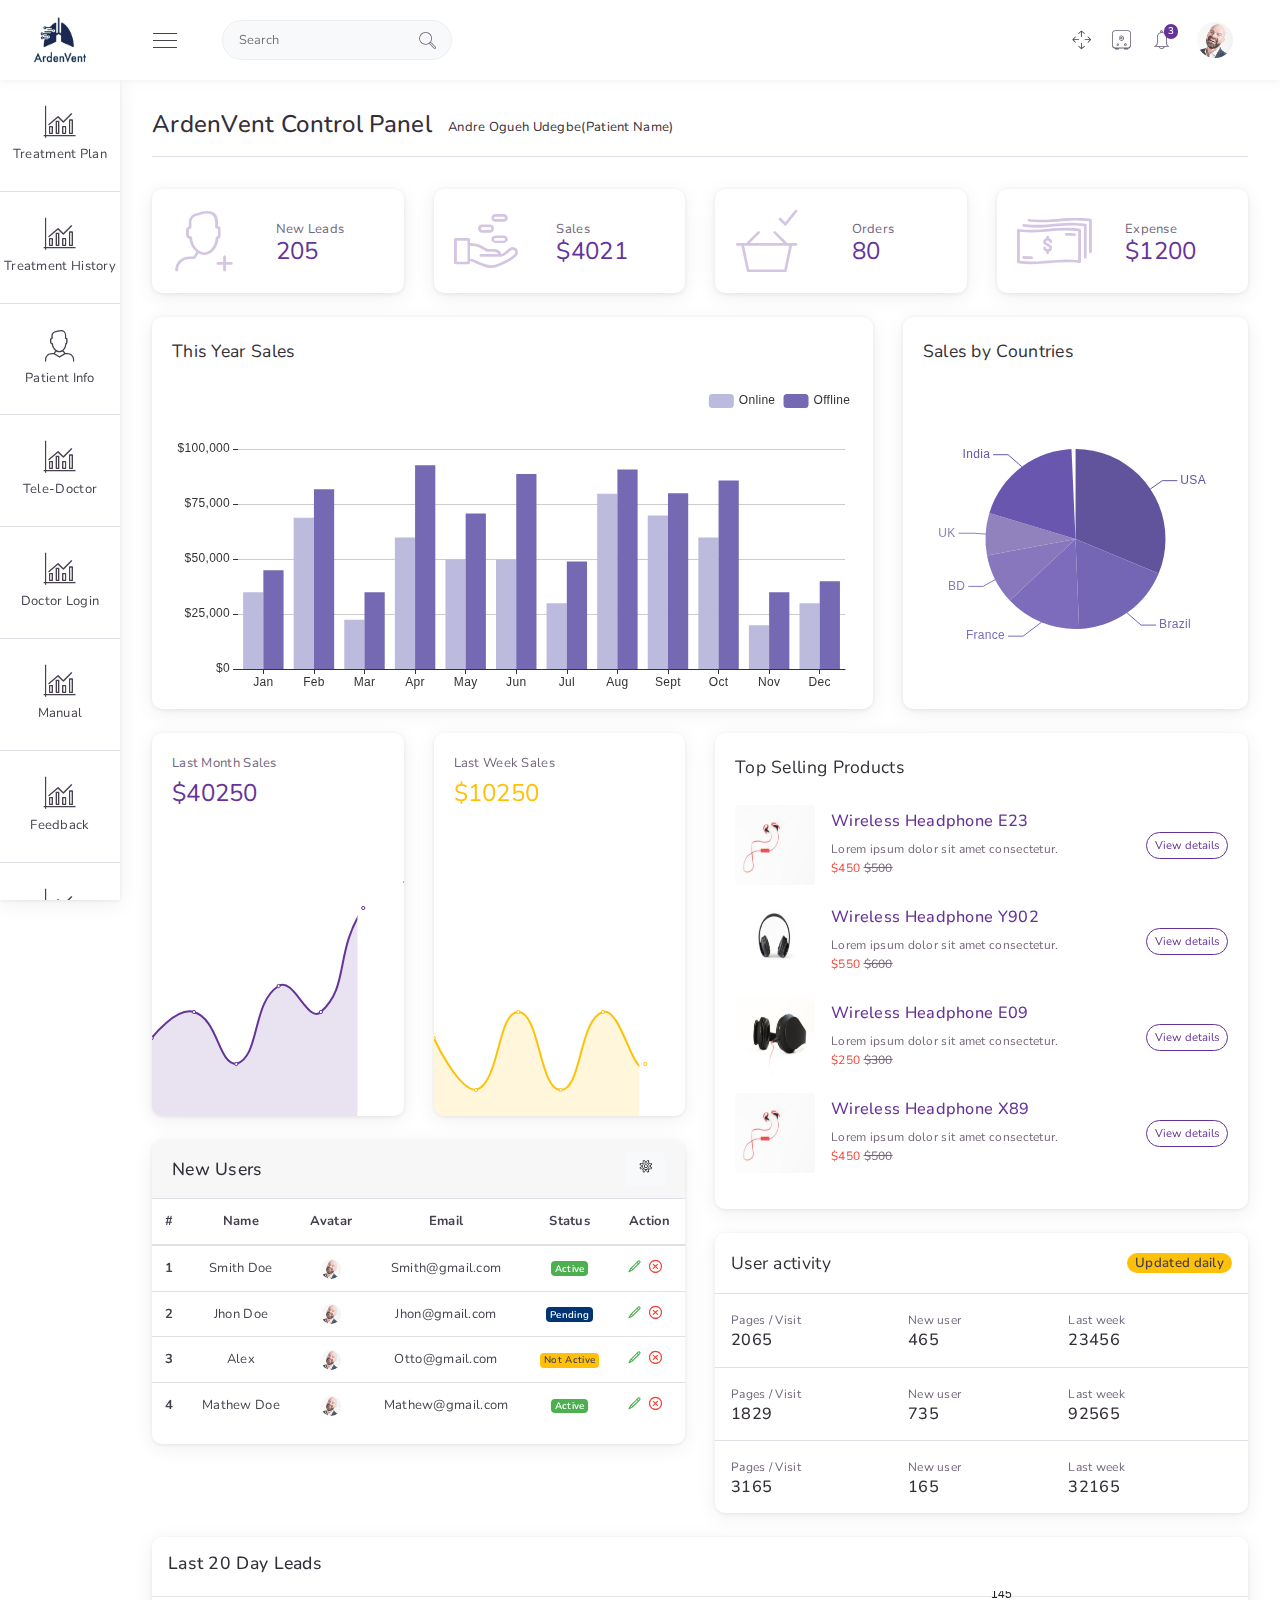
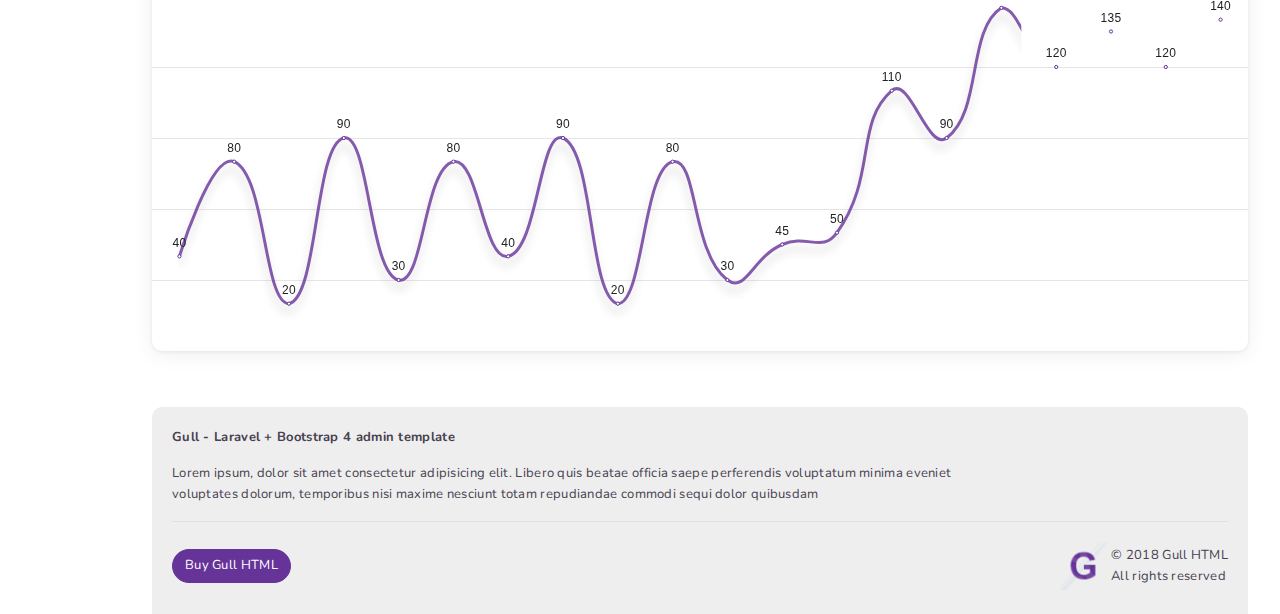
==== html/html/layout1/dashboard1.html @ c7d98cde "Editing the dashboard layout" ====
<!DOCTYPE html>
<html lang="en" dir="">

<head>
    <meta charset="UTF-8" />
    <meta name="viewport" content="width=device-width,initial-scale=1" />
    <meta http-equiv="X-UA-Compatible" content="ie=edge" />
    <title>Ardenvent Control Panel</title>
    <link href="https://fonts.googleapis.com/css?family=Nunito:300,400,400i,600,700,800,900" rel="stylesheet" />
    <link href="../../dist-assets/css/themes/lite-purple.min.css" rel="stylesheet" />
    <link href="../../dist-assets/css/plugins/perfect-scrollbar.min.css" rel="stylesheet" />
</head>

<body class="text-left">
    <div class="app-admin-wrap layout-sidebar-large">
        <div class="main-header">
            <div class="logo">
                <img src="../../dist-assets/images/arden_logo.png" alt="">
            </div>
            <div class="menu-toggle">
                <div></div>
                <div></div>
                <div></div>
            </div>
            <div class="d-flex align-items-center">
                <!-- Mega menu -->
                <!--REMOVED THE MEGA MENU HERE-->
                <!-- / Mega menu -->
                <div class="search-bar">
                    <input type="text" placeholder="Search">
                    <i class="search-icon text-muted i-Magnifi-Glass1"></i>
                </div>
            </div>
            <div style="margin: auto"></div>
            <div class="header-part-right">
                <!-- Full screen toggle -->
                <i class="i-Full-Screen header-icon d-none d-sm-inline-block" data-fullscreen></i>
                <!-- Grid menu Dropdown -->
                <div class="dropdown">
                    <i class="i-Safe-Box text-muted header-icon" role="button" id="dropdownMenuButton" data-toggle="dropdown" aria-haspopup="true" aria-expanded="false"></i>
                    <div class="dropdown-menu" aria-labelledby="dropdownMenuButton">
                        <div class="menu-icon-grid">
                            <a href="#"><i class="i-Shop-4"></i> Home</a>
                            <a href="#"><i class="i-Library"></i> UI Kits</a>
                            <a href="#"><i class="i-Drop"></i> Apps</a>
                            <a href="#"><i class="i-File-Clipboard-File--Text"></i> Forms</a>
                            <a href="#"><i class="i-Checked-User"></i> Sessions</a>
                            <a href="#"><i class="i-Ambulance"></i> Support</a>
                        </div>
                    </div>
                </div>
                <!-- Notificaiton -->
                <div class="dropdown">
                    <div class="badge-top-container" role="button" id="dropdownNotification" data-toggle="dropdown" aria-haspopup="true" aria-expanded="false">
                        <span class="badge badge-primary">3</span>
                        <i class="i-Bell text-muted header-icon"></i>
                    </div>
                    <!-- Notification dropdown -->
                    <div class="dropdown-menu dropdown-menu-right notification-dropdown rtl-ps-none" aria-labelledby="dropdownNotification" data-perfect-scrollbar data-suppress-scroll-x="true">
                        <div class="dropdown-item d-flex">
                            <div class="notification-icon">
                                <i class="i-Speach-Bubble-6 text-primary mr-1"></i>
                            </div>
                            <div class="notification-details flex-grow-1">
                                <p class="m-0 d-flex align-items-center">
                                    <span>New message</span>
                                    <span class="badge badge-pill badge-primary ml-1 mr-1">new</span>
                                    <span class="flex-grow-1"></span>
                                    <span class="text-small text-muted ml-auto">10 sec ago</span>
                                </p>
                                <p class="text-small text-muted m-0">James: Hey! are you busy?</p>
                            </div>
                        </div>
                        <div class="dropdown-item d-flex">
                            <div class="notification-icon">
                                <i class="i-Receipt-3 text-success mr-1"></i>
                            </div>
                            <div class="notification-details flex-grow-1">
                                <p class="m-0 d-flex align-items-center">
                                    <span>New order received</span>
                                    <span class="badge badge-pill badge-success ml-1 mr-1">new</span>
                                    <span class="flex-grow-1"></span>
                                    <span class="text-small text-muted ml-auto">2 hours ago</span>
                                </p>
                                <p class="text-small text-muted m-0">1 Headphone, 3 iPhone x</p>
                            </div>
                        </div>
                        <div class="dropdown-item d-flex">
                            <div class="notification-icon">
                                <i class="i-Empty-Box text-danger mr-1"></i>
                            </div>
                            <div class="notification-details flex-grow-1">
                                <p class="m-0 d-flex align-items-center">
                                    <span>Product out of stock</span>
                                    <span class="badge badge-pill badge-danger ml-1 mr-1">3</span>
                                    <span class="flex-grow-1"></span>
                                    <span class="text-small text-muted ml-auto">10 hours ago</span>
                                </p>
                                <p class="text-small text-muted m-0">Headphone E67, R98, XL90, Q77</p>
                            </div>
                        </div>
                        <div class="dropdown-item d-flex">
                            <div class="notification-icon">
                                <i class="i-Data-Power text-success mr-1"></i>
                            </div>
                            <div class="notification-details flex-grow-1">
                                <p class="m-0 d-flex align-items-center">
                                    <span>Server Up!</span>
                                    <span class="badge badge-pill badge-success ml-1 mr-1">3</span>
                                    <span class="flex-grow-1"></span>
                                    <span class="text-small text-muted ml-auto">14 hours ago</span>
                                </p>
                                <p class="text-small text-muted m-0">Server rebooted successfully</p>
                            </div>
                        </div>
                    </div>
                </div>
                <!-- Notificaiton End -->
                <!-- User avatar dropdown -->
                <div class="dropdown">
                    <div class="user col align-self-end">
                        <img src="../../dist-assets/images/faces/1.jpg" id="userDropdown" alt="" data-toggle="dropdown" aria-haspopup="true" aria-expanded="false">
                        <div class="dropdown-menu dropdown-menu-right" aria-labelledby="userDropdown">
                            <div class="dropdown-header">
                                <i class="i-Lock-User mr-1"></i> Timothy Carlson
                            </div>
                            <a class="dropdown-item">Account settings</a>
                            <a class="dropdown-item">Billing history</a>
                            <a class="dropdown-item" href="signin.html">Sign out</a>
                        </div>
                    </div>
                </div>
            </div>
        </div>
        <div class="side-content-wrap">
            <div class="sidebar-left open rtl-ps-none" data-perfect-scrollbar="" data-suppress-scroll-x="true">
                <ul class="navigation-left">
                    <li class="nav-item" ><a class="nav-item-hold" href="#"><i class="nav-icon i-Bar-Chart"></i><span class="nav-text">Treatment Plan</span></a>
                        <div class="triangle"></div>
                    </li>
                    <li class="nav-item"><a class="nav-item-hold" href="#"><i class="nav-icon i-Bar-Chart"></i><span class="nav-text">Treatment History</span></a>
                        <div class="triangle"></div>
                    </li>
                    <li class="nav-item" "><a class="nav-item-hold" href="#"><i class="nav-icon i-Administrator"></i><span class="nav-text">Patient Info</span></a>
                        <div class="triangle"></div>
                    </li>
                    <li class="nav-item" ><a class="nav-item-hold" href="#"><i class="nav-icon i-Bar-Chart"></i><span class="nav-text">Tele-Doctor</span></a>
                        <div class="triangle"></div>
                    </li>
                    <li class="nav-item" ><a class="nav-item-hold" href="#"><i class="nav-icon i-Bar-Chart"></i><span class="nav-text">Doctor Login</span></a>
                        <div class="triangle"></div>
                    </li>
                    <li class="nav-item" ><a class="nav-item-hold" href="#"><i class="nav-icon i-Bar-Chart"></i><span class="nav-text">Manual</span></a>
                        <div class="triangle"></div>
                    </li>
                    <li class="nav-item" ><a class="nav-item-hold" href="#"><i class="nav-icon i-Bar-Chart"></i><span class="nav-text">Feedback</span></a>
                        <div class="triangle"></div>
                    </li>
                    <li class="nav-item" ><a class="nav-item-hold" href="#"><i class="nav-icon i-Bar-Chart"></i><span class="nav-text">Settings</span></a>
                        <div class="triangle"></div>
                    </li>
                    <li class="nav-item" data-item="dashboard"><a class="nav-item-hold" href="#"><i class="nav-icon i-Bar-Chart"></i><span class="nav-text">Dashboard</span></a>
                        <div class="triangle"></div>
                    </li>
                    <li class="nav-item" data-item="uikits"><a class="nav-item-hold" href="#"><i class="nav-icon i-Library"></i><span class="nav-text">UI kits</span></a>
                        <div class="triangle"></div>
                    </li>
                    <li class="nav-item" data-item="extrakits"><a class="nav-item-hold" href="#"><i class="nav-icon i-Suitcase"></i><span class="nav-text">Extra kits</span></a>
                        <div class="triangle"></div>
                    </li>
                    <li class="nav-item" data-item="apps"><a class="nav-item-hold" href="#"><i class="nav-icon i-Computer-Secure"></i><span class="nav-text">Apps</span></a>
                        <div class="triangle"></div>
                    </li>
                    <li class="nav-item" data-item="widgets"><a class="nav-item-hold" href="#"><i class="nav-icon i-Computer-Secure"></i><span class="nav-text">Widgets</span></a>
                        <div class="triangle"></div>
                    </li>
                    <li class="nav-item" data-item="charts"><a class="nav-item-hold" href="#"><i class="nav-icon i-File-Clipboard-File--Text"></i><span class="nav-text">Charts</span></a>
                        <div class="triangle"></div>
                    </li>
                    <li class="nav-item" data-item="forms"><a class="nav-item-hold" href="#"><i class="nav-icon i-File-Clipboard-File--Text"></i><span class="nav-text">Forms</span></a>
                        <div class="triangle"></div>
                    </li>
                    <li class="nav-item"><a class="nav-item-hold" href="datatables.html"><i class="nav-icon i-File-Horizontal-Text"></i><span class="nav-text">Datatables</span></a>
                        <div class="triangle"></div>
                    </li>
                    <li class="nav-item" data-item="sessions"><a class="nav-item-hold" href="#"><i class="nav-icon i-Administrator"></i><span class="nav-text">Sessions</span></a>
                        <div class="triangle"></div>
                    </li>
                    <li class="nav-item active" data-item="others"><a class="nav-item-hold" href="#"><i class="nav-icon i-Double-Tap"></i><span class="nav-text">Others</span></a>
                        <div class="triangle"></div>
                    </li>
                    <li class="nav-item"><a class="nav-item-hold" href="http://demos.ui-lib.com/gull-html-doc/" target="_blank"><i class="nav-icon i-Safe-Box1"></i><span class="nav-text">Doc</span></a>
                        <div class="triangle"></div>
                    </li>
                </ul>
            </div>
            <div class="sidebar-left-secondary rtl-ps-none" data-perfect-scrollbar="" data-suppress-scroll-x="true">
                <!-- Submenu Dashboards-->
                <ul class="childNav" data-parent="dashboard">
                    <li class="nav-item"><a href="dashboard1.html"><i class="nav-icon i-Clock-3"></i><span class="item-name">Version 1</span></a></li>
                    <li class="nav-item"><a href="dashboard2.html"><i class="nav-icon i-Clock-4"></i><span class="item-name">Version 2</span></a></li>
                    <li class="nav-item"><a href="dashboard3.html"><i class="nav-icon i-Over-Time"></i><span class="item-name">Version 3</span></a></li>
                    <li class="nav-item"><a href="dashboard4.html"><i class="nav-icon i-Clock"></i><span class="item-name">Version 4</span></a></li>
                </ul>
                <ul class="childNav" data-parent="forms">
                    <li class="nav-item"><a href="form.basic.html"><i class="nav-icon i-File-Clipboard-Text--Image"></i><span class="item-name">Basic Elements</span></a></li>
                    <li class="nav-item"><a href="form.layouts.html"><i class="nav-icon i-Split-Vertical"></i><span class="item-name">Form Layouts</span></a></li>
                    <li class="nav-item"><a href="form.input.group.html"><i class="nav-icon i-Receipt-4"></i><span class="item-name">Input Groups</span></a></li>
                    <li class="nav-item"><a href="form.validation.html"><i class="nav-icon i-Close-Window"></i><span class="item-name">Form Validation</span></a></li>
                    <li class="nav-item"><a href="smart.wizard.html"><i class="nav-icon i-Width-Window"></i><span class="item-name">Smart Wizard</span></a></li>
                    <li class="nav-item"><a href="tag.input.html"><i class="nav-icon i-Tag-2"></i><span class="item-name">Tag Input</span></a></li>
                    <li class="nav-item"><a href="editor.html"><i class="nav-icon i-Pen-2"></i><span class="item-name">Rich Editor</span></a></li>
                </ul>
                <ul class="childNav" data-parent="apps">
                    <li class="nav-item"><a href="invoice.html"><i class="nav-icon i-Add-File"></i><span class="item-name">Invoice</span></a></li>
                    <li class="nav-item"><a href="inbox.html"><i class="nav-icon i-Email"></i><span class="item-name">Inbox</span></a></li>
                    <li class="nav-item"><a href="chat.html"><i class="nav-icon i-Speach-Bubble-3"></i><span class="item-name">Chat</span></a></li>
                </ul>
                <ul class="childNav" data-parent="widgets">
                    <li class="nav-item"><a href="widget-card.html"><i class="nav-icon i-Receipt-4"></i><span class="item-name">widget card</span></a></li>
                    <li class="nav-item"><a href="widget-statistics.html"><i class="nav-icon i-Receipt-4"></i><span class="item-name">widget statistics</span></a></li>
                    <li class="nav-item"><a href="widget-list.html"><i class="nav-icon i-Receipt-4"></i><span class="item-name">Widget List <span class="ml-2 badge badge-pill badge-danger">New</span></span></a></li>
                    <li class="nav-item"><a href="widget-app.html"><i class="nav-icon i-Receipt-4"></i><span class="item-name">Widget App <span class="ml-2 badge badge-pill badge-danger"> New</span></span></a></li>
                    <li class="nav-item"><a href="weather-card.html"><i class="nav-icon i-Receipt-4"></i><span class="item-name">Weather App <span class="ml-2 badge badge-pill badge-danger"> New</span></span></a></li>
                </ul>
                <!-- chartjs-->
                <ul class="childNav" data-parent="charts">
                    <li class="nav-item"><a href="charts.echarts.html"><i class="nav-icon i-File-Clipboard-Text--Image"></i><span class="item-name">echarts</span></a></li>
                    <li class="nav-item"><a href="charts.chartsjs.html"><i class="nav-icon i-File-Clipboard-Text--Image"></i><span class="item-name">ChartJs</span></a></li>
                    <li class="nav-item dropdown-sidemenu"><a href=""><i class="nav-icon i-File-Clipboard-Text--Image"></i><span class="item-name">Apex Charts</span><i class="dd-arrow i-Arrow-Down"></i></a>
                        <ul class="submenu">
                            <li><a href="charts.apexAreaCharts.html">Area Charts</a></li>
                            <li><a href="charts.apexBarCharts.html">Bar Charts</a></li>
                            <li><a href="charts.apexBubbleCharts.html">Bubble Charts</a></li>
                            <li><a href="charts.apexColumnCharts.html">Column Charts</a></li>
                            <li><a href="charts.apexCandleStickCharts.html">CandleStick Charts</a></li>
                            <li><a href="charts.apexLineCharts.html">Line Charts</a></li>
                            <li><a href="charts.apexMixCharts.html">Mix Charts</a></li>
                            <li><a href="charts.apexPieDonutCharts.html">PieDonut Charts</a></li>
                            <li><a href="charts.apexRadarCharts.html">Radar Charts</a></li>
                            <li><a href="charts.apexRadialBarCharts.html">RadialBar Charts</a></li>
                            <li><a href="charts.apexScatterCharts.html">Scatter Charts</a></li>
                            <li><a href="charts.apexSparklineCharts.html">Sparkline Charts</a></li>
                        </ul>
                    </li>
                </ul>
                <ul class="childNav" data-parent="extrakits">
                    <li class="nav-item"><a href="image.cropper.html"><i class="nav-icon i-Crop-2"></i><span class="item-name">Image Cropper</span></a></li>
                    <li class="nav-item"><a href="loaders.html"><i class="nav-icon i-Loading-3"></i><span class="item-name">Loaders</span></a></li>
                    <li class="nav-item"><a href="ladda.button.html"><i class="nav-icon i-Loading-2"></i><span class="item-name">Ladda Buttons</span></a></li>
                    <li class="nav-item"><a href="toastr.html"><i class="nav-icon i-Bell"></i><span class="item-name">Toastr</span></a></li>
                    <li class="nav-item"><a href="sweet.alerts.html"><i class="nav-icon i-Approved-Window"></i><span class="item-name">Sweet Alerts</span></a></li>
                    <li class="nav-item"><a href="tour.html"><i class="nav-icon i-Plane"></i><span class="item-name">User Tour</span></a></li>
                    <li class="nav-item"><a href="upload.html"><i class="nav-icon i-Data-Upload"></i><span class="item-name">Upload</span></a></li>
                </ul>
                <ul class="childNav" data-parent="uikits">
                    <li class="nav-item"><a href="alerts.html"><i class="nav-icon i-Bell1"></i><span class="item-name">Alerts</span></a></li>
                    <li class="nav-item"><a href="accordion.html"><i class="nav-icon i-Split-Horizontal-2-Window"></i><span class="item-name">Accordion</span></a></li>
                    <li class="nav-item"><a href="badges.html"><i class="nav-icon i-Medal-2"></i><span class="item-name">Badges</span></a></li>
                    <li class="nav-item"><a href="buttons.html"><i class="nav-icon i-Cursor-Click"></i><span class="item-name">Buttons</span></a></li>
                    <li class="nav-item"><a href="cards.html"><i class="nav-icon i-Line-Chart-2"></i><span class="item-name">Cards</span></a></li>
                    <li class="nav-item"><a href="card.metrics.html"><i class="nav-icon i-ID-Card"></i><span class="item-name">Card Metrics</span></a></li>
                    <li class="nav-item"><a href="carousel.html"><i class="nav-icon i-Video-Photographer"></i><span class="item-name">Carousels</span></a></li>
                    <li class="nav-item"><a href="lists.html"><i class="nav-icon i-Belt-3"></i><span class="item-name">Lists</span></a></li>
                    <li class="nav-item"><a href="pagination.html"><i class="nav-icon i-Arrow-Next"></i><span class="item-name">Paginations</span></a></li>
                    <li class="nav-item"><a href="popover.html"><i class="nav-icon i-Speach-Bubble-2"></i><span class="item-name">Popover</span></a></li>
                    <li class="nav-item"><a href="progressbar.html"><i class="nav-icon i-Loading"></i><span class="item-name">Progressbar</span></a></li>
                    <li class="nav-item"><a href="tables.html"><i class="nav-icon i-File-Horizontal-Text"></i><span class="item-name">Tables</span></a></li>
                    <li class="nav-item"><a href="tabs.html"><i class="nav-icon i-New-Tab"></i><span class="item-name">Tabs</span></a></li>
                    <li class="nav-item"><a href="tooltip.html"><i class="nav-icon i-Speach-Bubble-8"></i><span class="item-name">Tooltip</span></a></li>
                    <li class="nav-item"><a href="modals.html"><i class="nav-icon i-Duplicate-Window"></i><span class="item-name">Modals</span></a></li>
                    <li class="nav-item"><a href="nouislider.html"><i class="nav-icon i-Width-Window"></i><span class="item-name">Sliders</span></a></li>
                </ul>
                <ul class="childNav" data-parent="sessions">
                    <li class="nav-item"><a href="../sessions/signin.html"><i class="nav-icon i-Checked-User"></i><span class="item-name">Sign in</span></a></li>
                    <li class="nav-item"><a href="../sessions/signup.html"><i class="nav-icon i-Add-User"></i><span class="item-name">Sign up</span></a></li>
                    <li class="nav-item"><a href="../sessions/forgot.html"><i class="nav-icon i-Find-User"></i><span class="item-name">Forgot</span></a></li>
                </ul>
                <ul class="childNav" data-parent="others">
                    <li class="nav-item"><a href="../sessions/not-found.html"><i class="nav-icon i-Error-404-Window"></i><span class="item-name">Not Found</span></a></li>
                    <li class="nav-item"><a href="user.profile.html"><i class="nav-icon i-Male"></i><span class="item-name">User Profile</span></a></li>
                    <li class="nav-item"><a class="open" href="blank.html"><i class="nav-icon i-File-Horizontal"></i><span class="item-name">Blank Page</span></a></li>
                </ul>
            </div>
            <div class="sidebar-overlay"></div>
        </div>
        <!-- =============== Left side End ================-->
        <div class="main-content-wrap sidenav-open d-flex flex-column">
            <!-- ============ Body content start ============= -->
            <div class="main-content">
                <div class="breadcrumb">
                    <h1 class="mr-2">ArdenVent Control Panel</h1>
                    <ul>
                        <li><a href="">Andre Ogueh Udegbe(Patient Name)</a></li>
                    </ul>
                </div>
                <div class="separator-breadcrumb border-top"></div>
                <div class="row">
                    <!-- ICON BG-->
                    <div class="col-lg-3 col-md-6 col-sm-6">
                        <div class="card card-icon-bg card-icon-bg-primary o-hidden mb-4">
                            <div class="card-body text-center"><i class="i-Add-User"></i>
                                <div class="content">
                                    <p class="text-muted mt-2 mb-0">New Leads</p>
                                    <p class="text-primary text-24 line-height-1 mb-2">205</p>
                                </div>
                            </div>
                        </div>
                    </div>
                    <div class="col-lg-3 col-md-6 col-sm-6">
                        <div class="card card-icon-bg card-icon-bg-primary o-hidden mb-4">
                            <div class="card-body text-center"><i class="i-Financial"></i>
                                <div class="content">
                                    <p class="text-muted mt-2 mb-0">Sales</p>
                                    <p class="text-primary text-24 line-height-1 mb-2">$4021</p>
                                </div>
                            </div>
                        </div>
                    </div>
                    <div class="col-lg-3 col-md-6 col-sm-6">
                        <div class="card card-icon-bg card-icon-bg-primary o-hidden mb-4">
                            <div class="card-body text-center"><i class="i-Checkout-Basket"></i>
                                <div class="content">
                                    <p class="text-muted mt-2 mb-0">Orders</p>
                                    <p class="text-primary text-24 line-height-1 mb-2">80</p>
                                </div>
                            </div>
                        </div>
                    </div>
                    <div class="col-lg-3 col-md-6 col-sm-6">
                        <div class="card card-icon-bg card-icon-bg-primary o-hidden mb-4">
                            <div class="card-body text-center"><i class="i-Money-2"></i>
                                <div class="content">
                                    <p class="text-muted mt-2 mb-0">Expense</p>
                                    <p class="text-primary text-24 line-height-1 mb-2">$1200</p>
                                </div>
                            </div>
                        </div>
                    </div>
                </div>
                <div class="row">
                    <div class="col-lg-8 col-md-12">
                        <div class="card mb-4">
                            <div class="card-body">
                                <div class="card-title">This Year Sales</div>
                                <div id="echartBar" style="height: 300px;"></div>
                            </div>
                        </div>
                    </div>
                    <div class="col-lg-4 col-sm-12">
                        <div class="card mb-4">
                            <div class="card-body">
                                <div class="card-title">Sales by Countries</div>
                                <div id="echartPie" style="height: 300px;"></div>
                            </div>
                        </div>
                    </div>
                </div>
                <div class="row">
                    <div class="col-lg-6 col-md-12">
                        <div class="row">
                            <div class="col-lg-6 col-md-12">
                                <div class="card card-chart-bottom o-hidden mb-4">
                                    <div class="card-body">
                                        <div class="text-muted">Last Month Sales</div>
                                        <p class="mb-4 text-primary text-24">$40250</p>
                                    </div>
                                    <div id="echart1" style="height: 260px;"></div>
                                </div>
                            </div>
                            <div class="col-lg-6 col-md-12">
                                <div class="card card-chart-bottom o-hidden mb-4">
                                    <div class="card-body">
                                        <div class="text-muted">Last Week Sales</div>
                                        <p class="mb-4 text-warning text-24">$10250</p>
                                    </div>
                                    <div id="echart2" style="height: 260px;"></div>
                                </div>
                            </div>
                        </div>
                        <div class="row">
                            <div class="col-md-12">
                                <div class="card o-hidden mb-4">
                                    <div class="card-header d-flex align-items-center border-0">
                                        <h3 class="w-50 float-left card-title m-0">New Users</h3>
                                        <div class="dropdown dropleft text-right w-50 float-right">
                                            <button class="btn bg-gray-100" id="dropdownMenuButton1" type="button" data-toggle="dropdown" aria-haspopup="true" aria-expanded="false"><i class="nav-icon i-Gear-2"></i></button>
                                            <div class="dropdown-menu" aria-labelledby="dropdownMenuButton1"><a class="dropdown-item" href="#">Add new user</a><a class="dropdown-item" href="#">View All users</a><a class="dropdown-item" href="#">Something else here</a></div>
                                        </div>
                                    </div>
                                    <div>
                                        <div class="table-responsive">
                                            <table class="table text-center" id="user_table">
                                                <thead>
                                                    <tr>
                                                        <th scope="col">#</th>
                                                        <th scope="col">Name</th>
                                                        <th scope="col">Avatar</th>
                                                        <th scope="col">Email</th>
                                                        <th scope="col">Status</th>
                                                        <th scope="col">Action</th>
                                                    </tr>
                                                </thead>
                                                <tbody>
                                                    <tr>
                                                        <th scope="row">1</th>
                                                        <td>Smith Doe</td>
                                                        <td><img class="rounded-circle m-0 avatar-sm-table" src="../../dist-assets/images/faces/1.jpg" alt="" /></td>
                                                        <td>Smith@gmail.com</td>
                                                        <td><span class="badge badge-success">Active</span></td>
                                                        <td><a class="text-success mr-2" href="#"><i class="nav-icon i-Pen-2 font-weight-bold"></i></a><a class="text-danger mr-2" href="#"><i class="nav-icon i-Close-Window font-weight-bold"></i></a></td>
                                                    </tr>
                                                    <tr>
                                                        <th scope="row">2</th>
                                                        <td>Jhon Doe</td>
                                                        <td><img class="rounded-circle m-0 avatar-sm-table" src="../../dist-assets/images/faces/1.jpg" alt="" /></td>
                                                        <td>Jhon@gmail.com</td>
                                                        <td><span class="badge badge-info">Pending</span></td>
                                                        <td><a class="text-success mr-2" href="#"><i class="nav-icon i-Pen-2 font-weight-bold"></i></a><a class="text-danger mr-2" href="#"><i class="nav-icon i-Close-Window font-weight-bold"></i></a></td>
                                                    </tr>
                                                    <tr>
                                                        <th scope="row">3</th>
                                                        <td>Alex</td>
                                                        <td><img class="rounded-circle m-0 avatar-sm-table" src="../../dist-assets/images/faces/1.jpg" alt="" /></td>
                                                        <td>Otto@gmail.com</td>
                                                        <td><span class="badge badge-warning">Not Active</span></td>
                                                        <td><a class="text-success mr-2" href="#"><i class="nav-icon i-Pen-2 font-weight-bold"></i></a><a class="text-danger mr-2" href="#"><i class="nav-icon i-Close-Window font-weight-bold"></i></a></td>
                                                    </tr>
                                                    <tr>
                                                        <th scope="row">4</th>
                                                        <td>Mathew Doe</td>
                                                        <td><img class="rounded-circle m-0 avatar-sm-table" src="../../dist-assets/images/faces/1.jpg" alt="" /></td>
                                                        <td>Mathew@gmail.com</td>
                                                        <td><span class="badge badge-success">Active</span></td>
                                                        <td><a class="text-success mr-2" href="#"><i class="nav-icon i-Pen-2 font-weight-bold"></i></a><a class="text-danger mr-2" href="#"><i class="nav-icon i-Close-Window font-weight-bold"></i></a></td>
                                                    </tr>
                                                </tbody>
                                            </table>
                                        </div>
                                    </div>
                                </div>
                            </div>
                        </div>
                    </div>
                    <div class="col-lg-6 col-md-12">
                        <div class="card mb-4">
                            <div class="card-body">
                                <div class="card-title">Top Selling Products</div>
                                <div class="d-flex flex-column flex-sm-row align-items-sm-center mb-3"><img class="avatar-lg mb-3 mb-sm-0 rounded mr-sm-3" src="../../dist-assets/images/products/headphone-4.jpg" alt="" />
                                    <div class="flex-grow-1">
                                        <h5><a href="">Wireless Headphone E23</a></h5>
                                        <p class="m-0 text-small text-muted">Lorem ipsum dolor sit amet consectetur.</p>
                                        <p class="text-small text-danger m-0">$450
                                            <del class="text-muted">$500</del>
                                        </p>
                                    </div>
                                    <div>
                                        <button class="btn btn-outline-primary mt-3 mb-3 m-sm-0 btn-rounded btn-sm">
                                            View
                                            details
                                        </button>
                                    </div>
                                </div>
                                <div class="d-flex flex-column flex-sm-row align-items-sm-center mb-3"><img class="avatar-lg mb-3 mb-sm-0 rounded mr-sm-3" src="../../dist-assets/images/products/headphone-2.jpg" alt="" />
                                    <div class="flex-grow-1">
                                        <h5><a href="">Wireless Headphone Y902</a></h5>
                                        <p class="m-0 text-small text-muted">Lorem ipsum dolor sit amet consectetur.</p>
                                        <p class="text-small text-danger m-0">$550
                                            <del class="text-muted">$600</del>
                                        </p>
                                    </div>
                                    <div>
                                        <button class="btn btn-outline-primary mt-3 mb-3 m-sm-0 btn-sm btn-rounded">
                                            View
                                            details
                                        </button>
                                    </div>
                                </div>
                                <div class="d-flex flex-column flex-sm-row align-items-sm-center mb-3"><img class="avatar-lg mb-3 mb-sm-0 rounded mr-sm-3" src="../../dist-assets/images/products/headphone-3.jpg" alt="" />
                                    <div class="flex-grow-1">
                                        <h5><a href="">Wireless Headphone E09</a></h5>
                                        <p class="m-0 text-small text-muted">Lorem ipsum dolor sit amet consectetur.</p>
                                        <p class="text-small text-danger m-0">$250
                                            <del class="text-muted">$300</del>
                                        </p>
                                    </div>
                                    <div>
                                        <button class="btn btn-outline-primary mt-3 mb-3 m-sm-0 btn-sm btn-rounded">
                                            View
                                            details
                                        </button>
                                    </div>
                                </div>
                                <div class="d-flex flex-column flex-sm-row align-items-sm-center mb-3"><img class="avatar-lg mb-3 mb-sm-0 rounded mr-sm-3" src="../../dist-assets/images/products/headphone-4.jpg" alt="" />
                                    <div class="flex-grow-1">
                                        <h5><a href="">Wireless Headphone X89</a></h5>
                                        <p class="m-0 text-small text-muted">Lorem ipsum dolor sit amet consectetur.</p>
                                        <p class="text-small text-danger m-0">$450
                                            <del class="text-muted">$500</del>
                                        </p>
                                    </div>
                                    <div>
                                        <button class="btn btn-outline-primary mt-3 mb-3 m-sm-0 btn-sm btn-rounded">
                                            View
                                            details
                                        </button>
                                    </div>
                                </div>
                            </div>
                        </div>
                        <div class="card mb-4">
                            <div class="card-body p-0">
                                <div class="card-title border-bottom d-flex align-items-center m-0 p-3"><span>User activity</span><span class="flex-grow-1"></span><span class="badge badge-pill badge-warning">Updated daily</span></div>
                                <div class="d-flex border-bottom justify-content-between p-3">
                                    <div class="flex-grow-1"><span class="text-small text-muted">Pages / Visit</span>
                                        <h5 class="m-0">2065</h5>
                                    </div>
                                    <div class="flex-grow-1"><span class="text-small text-muted">New user</span>
                                        <h5 class="m-0">465</h5>
                                    </div>
                                    <div class="flex-grow-1"><span class="text-small text-muted">Last week</span>
                                        <h5 class="m-0">23456</h5>
                                    </div>
                                </div>
                                <div class="d-flex border-bottom justify-content-between p-3">
                                    <div class="flex-grow-1"><span class="text-small text-muted">Pages / Visit</span>
                                        <h5 class="m-0">1829</h5>
                                    </div>
                                    <div class="flex-grow-1"><span class="text-small text-muted">New user</span>
                                        <h5 class="m-0">735</h5>
                                    </div>
                                    <div class="flex-grow-1"><span class="text-small text-muted">Last week</span>
                                        <h5 class="m-0">92565</h5>
                                    </div>
                                </div>
                                <div class="d-flex justify-content-between p-3">
                                    <div class="flex-grow-1"><span class="text-small text-muted">Pages / Visit</span>
                                        <h5 class="m-0">3165</h5>
                                    </div>
                                    <div class="flex-grow-1"><span class="text-small text-muted">New user</span>
                                        <h5 class="m-0">165</h5>
                                    </div>
                                    <div class="flex-grow-1"><span class="text-small text-muted">Last week</span>
                                        <h5 class="m-0">32165</h5>
                                    </div>
                                </div>
                            </div>
                        </div>
                    </div>
                    <div class="col-md-12">
                        <div class="card mb-4">
                            <div class="card-body p-0">
                                <h5 class="card-title m-0 p-3">Last 20 Day Leads</h5>
                                <div id="echart3" style="height: 360px;"></div>
                            </div>
                        </div>
                    </div>
                </div><!-- end of main-content -->
            </div><!-- Footer Start -->
            <div class="flex-grow-1"></div>
            <div class="app-footer">
                <div class="row">
                    <div class="col-md-9">
                        <p><strong>Gull - Laravel + Bootstrap 4 admin template</strong></p>
                        <p>Lorem ipsum, dolor sit amet consectetur adipisicing elit. Libero quis beatae officia saepe perferendis voluptatum minima eveniet voluptates dolorum, temporibus nisi maxime nesciunt totam repudiandae commodi sequi dolor quibusdam
                            <sunt></sunt>
                        </p>
                    </div>
                </div>
                <div class="footer-bottom border-top pt-3 d-flex flex-column flex-sm-row align-items-center">
                    <a class="btn btn-primary text-white btn-rounded" href="https://themeforest.net/item/gull-bootstrap-laravel-admin-dashboard-template/23101970" target="_blank">Buy Gull HTML</a>
                    <span class="flex-grow-1"></span>
                    <div class="d-flex align-items-center">
                        <img class="logo" src="../../dist-assets/images/logo.png" alt="">
                        <div>
                            <p class="m-0">&copy; 2018 Gull HTML</p>
                            <p class="m-0">All rights reserved</p>
                        </div>
                    </div>
                </div>
            </div>
            <!-- fotter end -->
        </div>
    </div><!-- ============ Search UI Start ============= -->
    <div class="search-ui">
        <div class="search-header">
            <img src="../../dist-assets/images/logo.png" alt="" class="logo">
            <button class="search-close btn btn-icon bg-transparent float-right mt-2">
                <i class="i-Close-Window text-22 text-muted"></i>
            </button>
        </div>
        <input type="text" placeholder="Type here" class="search-input" autofocus>
        <div class="search-title">
            <span class="text-muted">Search results</span>
        </div>
        <div class="search-results list-horizontal">
            <div class="list-item col-md-12 p-0">
                <div class="card o-hidden flex-row mb-4 d-flex">
                    <div class="list-thumb d-flex">
                        <!-- TUMBNAIL -->
                        <img src="../../dist-assets/images/products/headphone-1.jpg" alt="">
                    </div>
                    <div class="flex-grow-1 pl-2 d-flex">
                        <div class="card-body align-self-center d-flex flex-column justify-content-between align-items-lg-center flex-lg-row">
                            <!-- OTHER DATA -->
                            <a href="" class="w-40 w-sm-100">
                                <div class="item-title">Headphone 1</div>
                            </a>
                            <p class="m-0 text-muted text-small w-15 w-sm-100">Gadget</p>
                            <p class="m-0 text-muted text-small w-15 w-sm-100">$300
                                <del class="text-secondary">$400</del>
                            </p>
                            <p class="m-0 text-muted text-small w-15 w-sm-100 d-none d-lg-block item-badges">
                                <span class="badge badge-danger">Sale</span>
                            </p>
                        </div>
                    </div>
                </div>
            </div>
            <div class="list-item col-md-12 p-0">
                <div class="card o-hidden flex-row mb-4 d-flex">
                    <div class="list-thumb d-flex">
                        <!-- TUMBNAIL -->
                        <img src="../../dist-assets/images/products/headphone-2.jpg" alt="">
                    </div>
                    <div class="flex-grow-1 pl-2 d-flex">
                        <div class="card-body align-self-center d-flex flex-column justify-content-between align-items-lg-center flex-lg-row">
                            <!-- OTHER DATA -->
                            <a href="" class="w-40 w-sm-100">
                                <div class="item-title">Headphone 1</div>
                            </a>
                            <p class="m-0 text-muted text-small w-15 w-sm-100">Gadget</p>
                            <p class="m-0 text-muted text-small w-15 w-sm-100">$300
                                <del class="text-secondary">$400</del>
                            </p>
                            <p class="m-0 text-muted text-small w-15 w-sm-100 d-none d-lg-block item-badges">
                                <span class="badge badge-primary">New</span>
                            </p>
                        </div>
                    </div>
                </div>
            </div>
            <div class="list-item col-md-12 p-0">
                <div class="card o-hidden flex-row mb-4 d-flex">
                    <div class="list-thumb d-flex">
                        <!-- TUMBNAIL -->
                        <img src="../../dist-assets/images/products/headphone-3.jpg" alt="">
                    </div>
                    <div class="flex-grow-1 pl-2 d-flex">
                        <div class="card-body align-self-center d-flex flex-column justify-content-between align-items-lg-center flex-lg-row">
                            <!-- OTHER DATA -->
                            <a href="" class="w-40 w-sm-100">
                                <div class="item-title">Headphone 1</div>
                            </a>
                            <p class="m-0 text-muted text-small w-15 w-sm-100">Gadget</p>
                            <p class="m-0 text-muted text-small w-15 w-sm-100">$300
                                <del class="text-secondary">$400</del>
                            </p>
                            <p class="m-0 text-muted text-small w-15 w-sm-100 d-none d-lg-block item-badges">
                                <span class="badge badge-primary">New</span>
                            </p>
                        </div>
                    </div>
                </div>
            </div>
            <div class="list-item col-md-12 p-0">
                <div class="card o-hidden flex-row mb-4 d-flex">
                    <div class="list-thumb d-flex">
                        <!-- TUMBNAIL -->
                        <img src="../../dist-assets/images/products/headphone-4.jpg" alt="">
                    </div>
                    <div class="flex-grow-1 pl-2 d-flex">
                        <div class="card-body align-self-center d-flex flex-column justify-content-between align-items-lg-center flex-lg-row">
                            <!-- OTHER DATA -->
                            <a href="" class="w-40 w-sm-100">
                                <div class="item-title">Headphone 1</div>
                            </a>
                            <p class="m-0 text-muted text-small w-15 w-sm-100">Gadget</p>
                            <p class="m-0 text-muted text-small w-15 w-sm-100">$300
                                <del class="text-secondary">$400</del>
                            </p>
                            <p class="m-0 text-muted text-small w-15 w-sm-100 d-none d-lg-block item-badges">
                                <span class="badge badge-primary">New</span>
                            </p>
                        </div>
                    </div>
                </div>
            </div>
        </div>
        <!-- PAGINATION CONTROL -->
        <div class="col-md-12 mt-5 text-center">
            <nav aria-label="Page navigation example">
                <ul class="pagination d-inline-flex">
                    <li class="page-item">
                        <a class="page-link" href="#" aria-label="Previous">
                            <span aria-hidden="true">&laquo;</span>
                            <span class="sr-only">Previous</span>
                        </a>
                    </li>
                    <li class="page-item"><a class="page-link" href="#">1</a></li>
                    <li class="page-item"><a class="page-link" href="#">2</a></li>
                    <li class="page-item"><a class="page-link" href="#">3</a></li>
                    <li class="page-item">
                        <a class="page-link" href="#" aria-label="Next">
                            <span aria-hidden="true">&raquo;</span>
                            <span class="sr-only">Next</span>
                        </a>
                    </li>
                </ul>
            </nav>
        </div>
    </div>
    <!-- ============ Search UI End ============= -->
    <script src="../../dist-assets/js/plugins/jquery-3.3.1.min.js"></script>
    <script src="../../dist-assets/js/plugins/bootstrap.bundle.min.js"></script>
    <script src="../../dist-assets/js/plugins/perfect-scrollbar.min.js"></script>
    <script src="../../dist-assets/js/scripts/script.min.js"></script>
    <script src="../../dist-assets/js/scripts/sidebar.large.script.min.js"></script>
    <script src="../../dist-assets/js/plugins/echarts.min.js"></script>
    <script src="../../dist-assets/js/scripts/echart.options.min.js"></script>
    <script src="../../dist-assets/js/scripts/dashboard.v1.script.min.js"></script>
    <script src="../../dist-assets/js/scripts/customizer.script.min.js"></script>
</body>

</html>
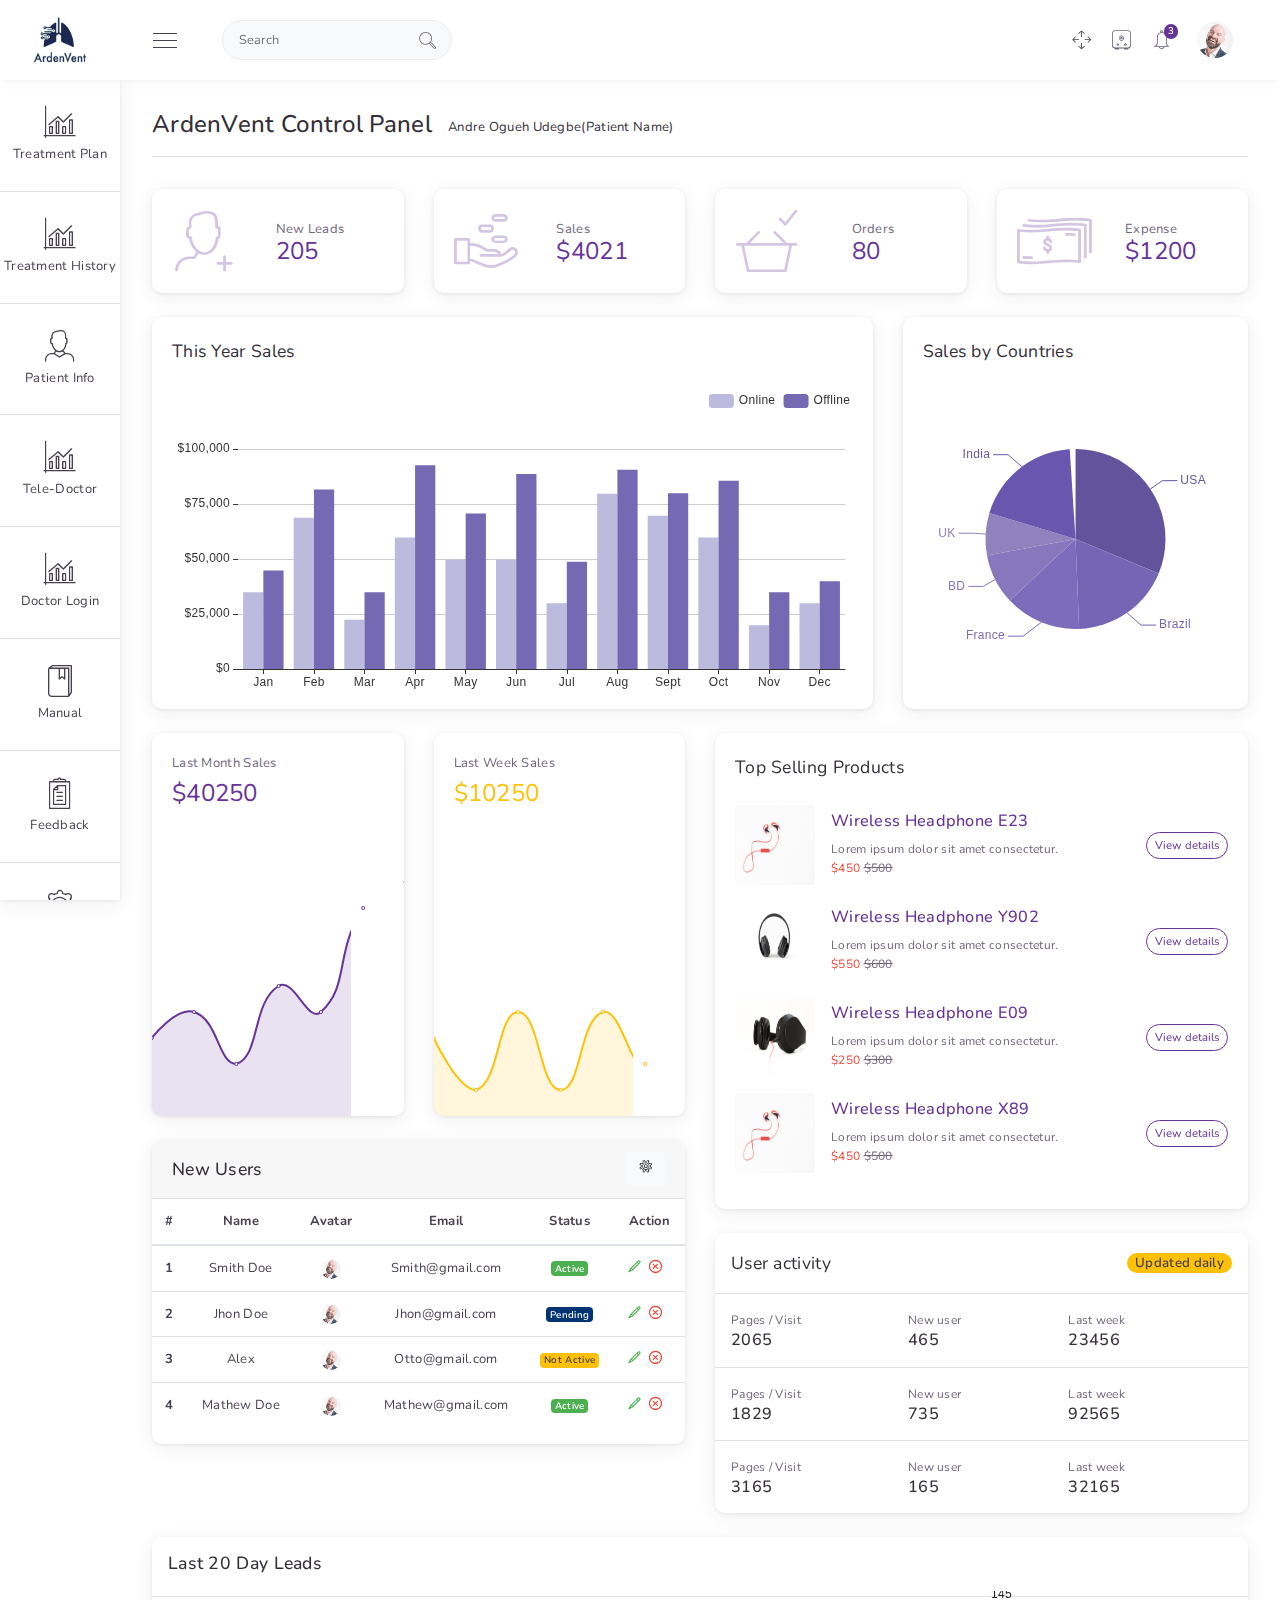
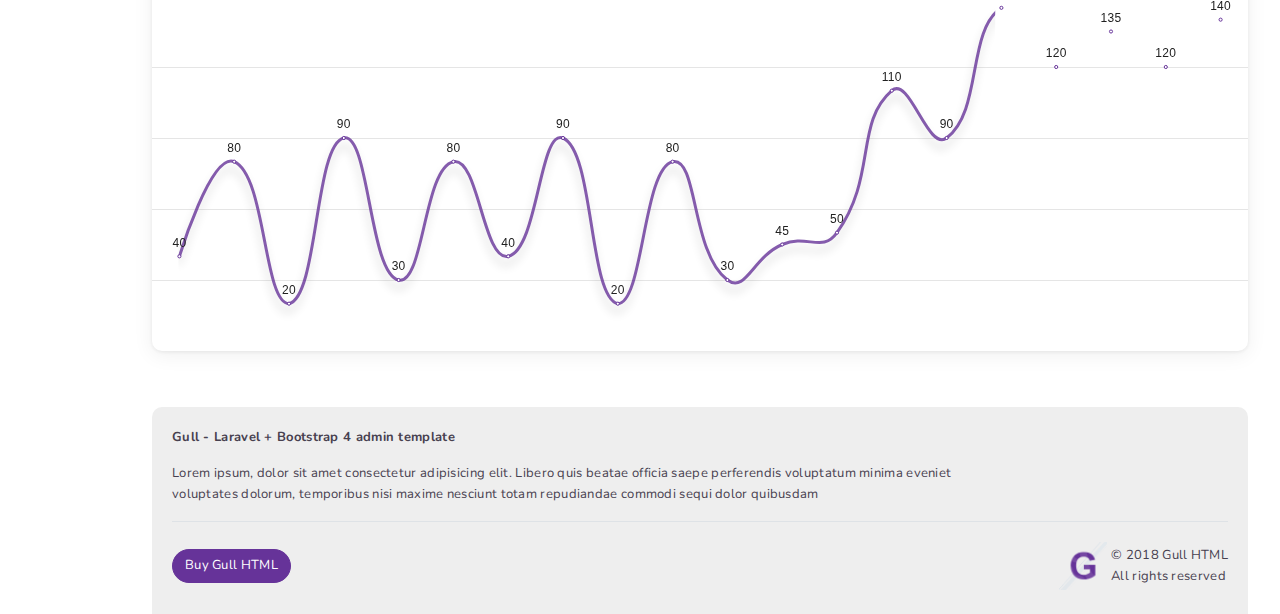
==== commit e10ed5c2: "Update dashboard1.html" ====
--- a/html/html/layout1/dashboard1.html
+++ b/html/html/layout1/dashboard1.html
@@ -150,13 +150,13 @@
                     <li class="nav-item" ><a class="nav-item-hold" href="#"><i class="nav-icon i-Bar-Chart"></i><span class="nav-text">Doctor Login</span></a>
                         <div class="triangle"></div>
                     </li>
-                    <li class="nav-item" ><a class="nav-item-hold" href="#"><i class="nav-icon i-Bar-Chart"></i><span class="nav-text">Manual</span></a>
-                        <div class="triangle"></div>
-                    </li>
-                    <li class="nav-item" ><a class="nav-item-hold" href="#"><i class="nav-icon i-Bar-Chart"></i><span class="nav-text">Feedback</span></a>
-                        <div class="triangle"></div>
-                    </li>
-                    <li class="nav-item" ><a class="nav-item-hold" href="#"><i class="nav-icon i-Bar-Chart"></i><span class="nav-text">Settings</span></a>
+                    <li class="nav-item" ><a class="nav-item-hold" href="#"><i class="nav-icon i-Library"></i><span class="nav-text">Manual</span></a>
+                        <div class="triangle"></div>
+                    </li>
+                    <li class="nav-item" ><a class="nav-item-hold" href="#"><i class="nav-icon i-File-Clipboard-File--Text"></i><span class="nav-text">Feedback</span></a>
+                        <div class="triangle"></div>
+                    </li>
+                    <li class="nav-item" ><a class="nav-item-hold" href="#"><i class="nav-icon i-Gear"></i><span class="nav-text">Settings</span></a>
                         <div class="triangle"></div>
                     </li>
                     <li class="nav-item" data-item="dashboard"><a class="nav-item-hold" href="#"><i class="nav-icon i-Bar-Chart"></i><span class="nav-text">Dashboard</span></a>
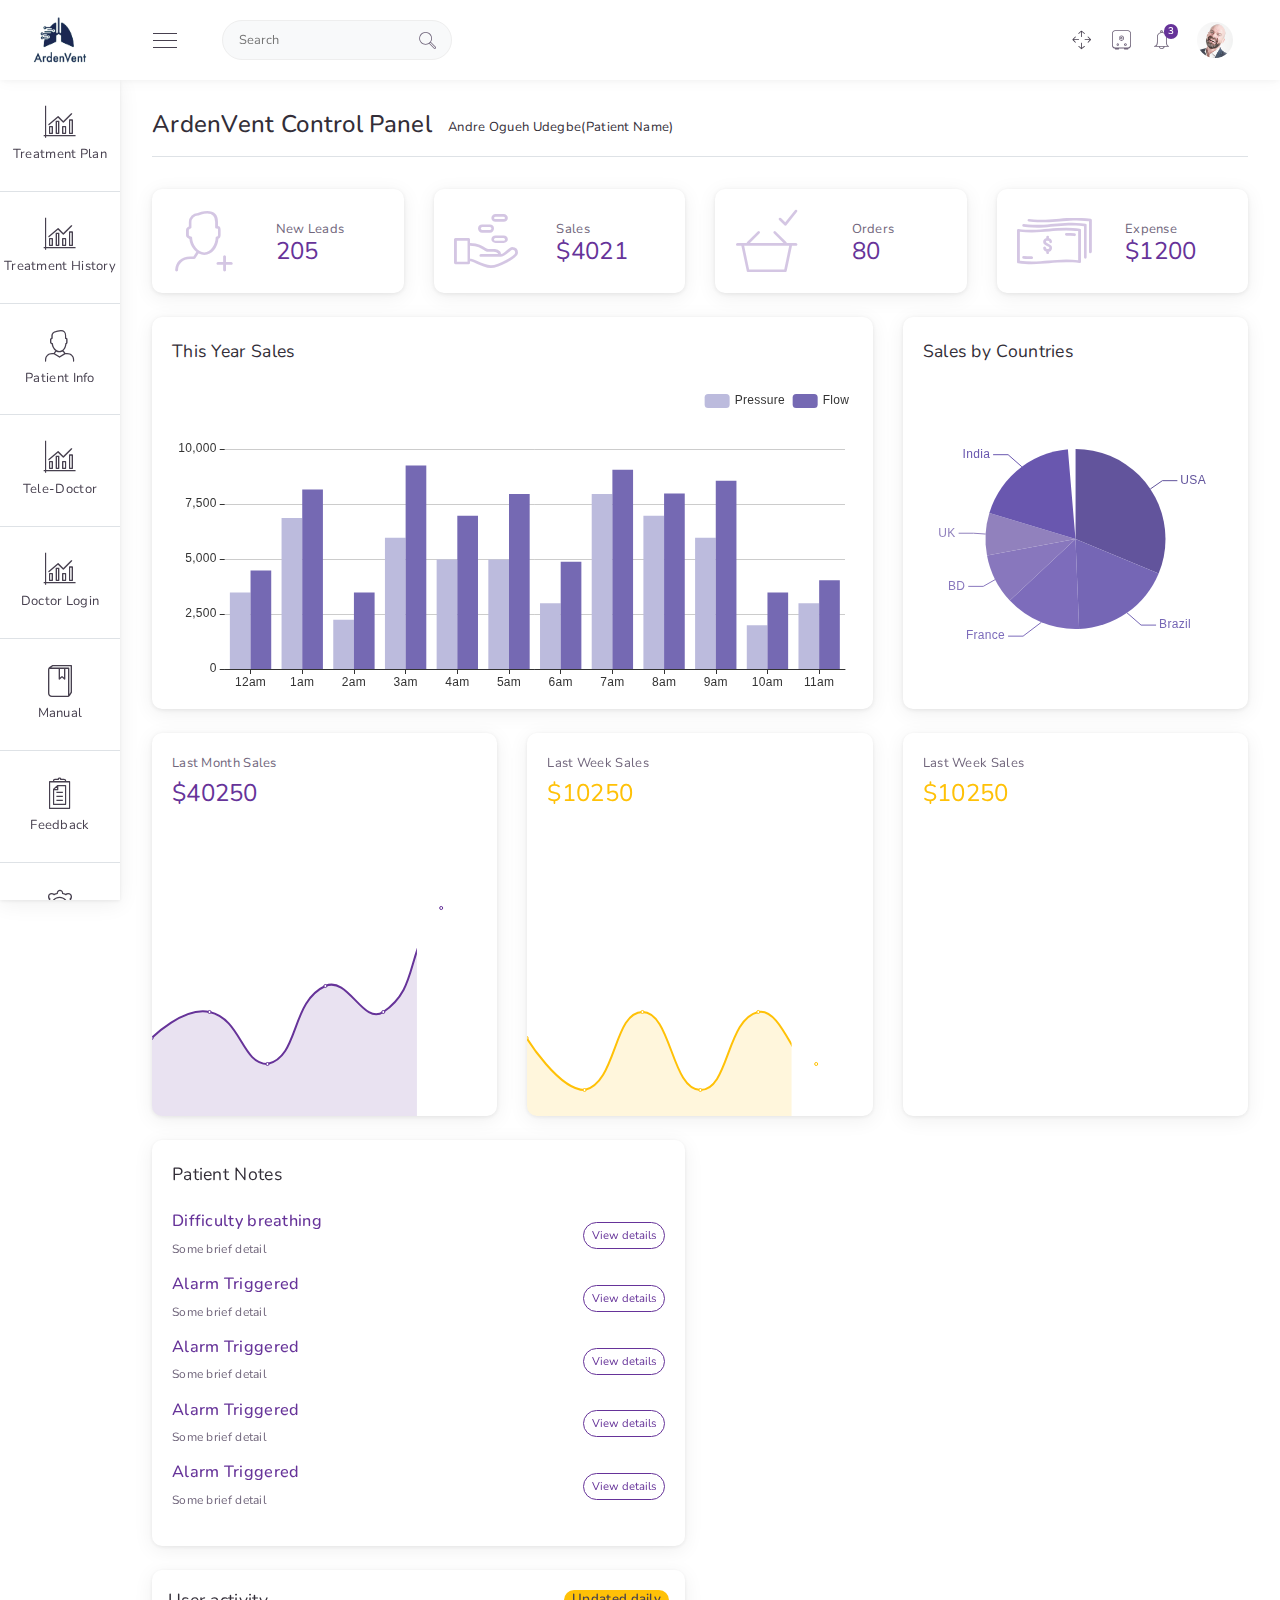
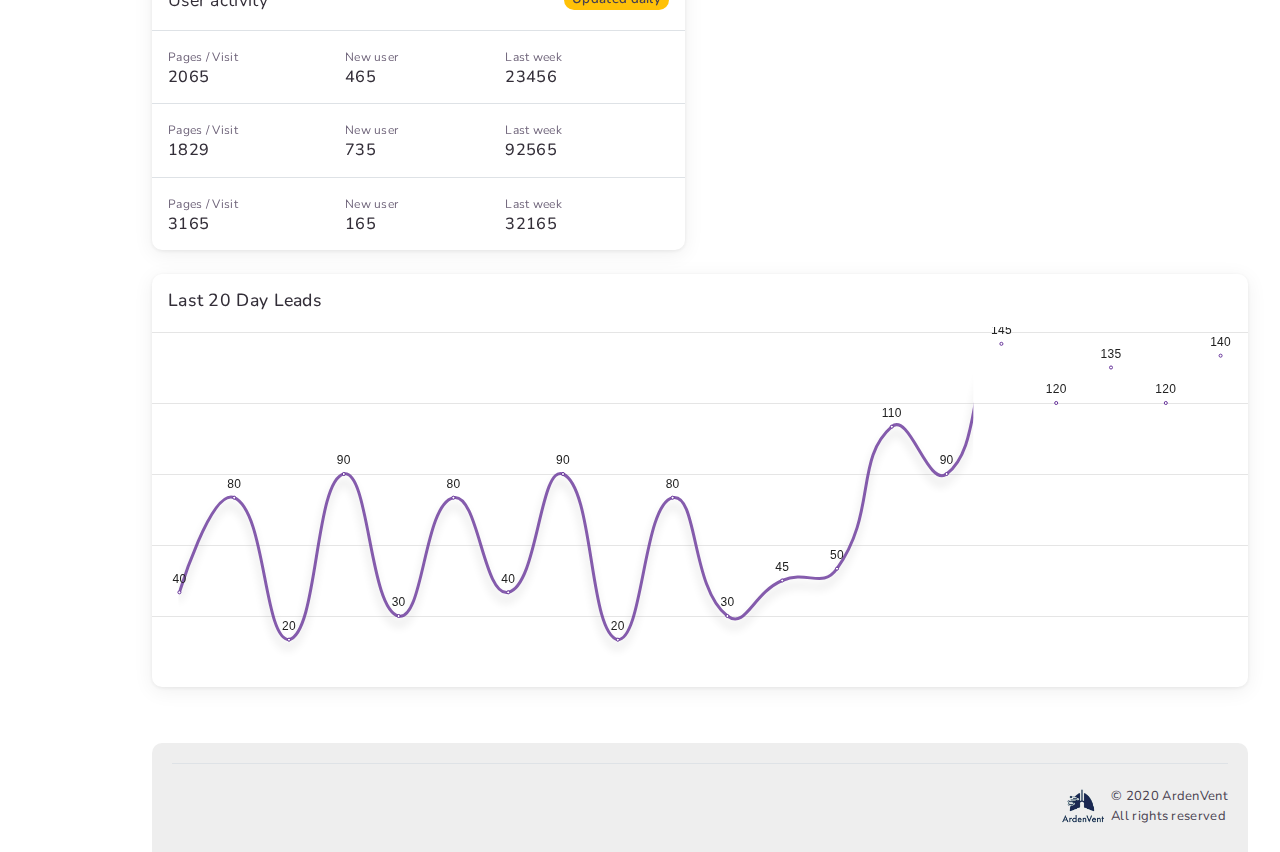
==== commit 09b43139: "edited_dashbpard" ====
--- a/html/html/layout1/dashboard1.html
+++ b/html/html/layout1/dashboard1.html
@@ -357,9 +357,9 @@
                     </div>
                 </div>
                 <div class="row">
-                    <div class="col-lg-6 col-md-12">
+                    <div class="col-lg-12 col-md-12">
                         <div class="row">
-                            <div class="col-lg-6 col-md-12">
+                            <div class="col-lg-4 col-md-12">
                                 <div class="card card-chart-bottom o-hidden mb-4">
                                     <div class="card-body">
                                         <div class="text-muted">Last Month Sales</div>
@@ -368,7 +368,7 @@
                                     <div id="echart1" style="height: 260px;"></div>
                                 </div>
                             </div>
-                            <div class="col-lg-6 col-md-12">
+                            <div class="col-lg-4 col-md-12">
                                 <div class="card card-chart-bottom o-hidden mb-4">
                                     <div class="card-body">
                                         <div class="text-muted">Last Week Sales</div>
@@ -377,82 +377,27 @@
                                     <div id="echart2" style="height: 260px;"></div>
                                 </div>
                             </div>
-                        </div>
-                        <div class="row">
-                            <div class="col-md-12">
-                                <div class="card o-hidden mb-4">
-                                    <div class="card-header d-flex align-items-center border-0">
-                                        <h3 class="w-50 float-left card-title m-0">New Users</h3>
-                                        <div class="dropdown dropleft text-right w-50 float-right">
-                                            <button class="btn bg-gray-100" id="dropdownMenuButton1" type="button" data-toggle="dropdown" aria-haspopup="true" aria-expanded="false"><i class="nav-icon i-Gear-2"></i></button>
-                                            <div class="dropdown-menu" aria-labelledby="dropdownMenuButton1"><a class="dropdown-item" href="#">Add new user</a><a class="dropdown-item" href="#">View All users</a><a class="dropdown-item" href="#">Something else here</a></div>
-                                        </div>
-                                    </div>
-                                    <div>
-                                        <div class="table-responsive">
-                                            <table class="table text-center" id="user_table">
-                                                <thead>
-                                                    <tr>
-                                                        <th scope="col">#</th>
-                                                        <th scope="col">Name</th>
-                                                        <th scope="col">Avatar</th>
-                                                        <th scope="col">Email</th>
-                                                        <th scope="col">Status</th>
-                                                        <th scope="col">Action</th>
-                                                    </tr>
-                                                </thead>
-                                                <tbody>
-                                                    <tr>
-                                                        <th scope="row">1</th>
-                                                        <td>Smith Doe</td>
-                                                        <td><img class="rounded-circle m-0 avatar-sm-table" src="../../dist-assets/images/faces/1.jpg" alt="" /></td>
-                                                        <td>Smith@gmail.com</td>
-                                                        <td><span class="badge badge-success">Active</span></td>
-                                                        <td><a class="text-success mr-2" href="#"><i class="nav-icon i-Pen-2 font-weight-bold"></i></a><a class="text-danger mr-2" href="#"><i class="nav-icon i-Close-Window font-weight-bold"></i></a></td>
-                                                    </tr>
-                                                    <tr>
-                                                        <th scope="row">2</th>
-                                                        <td>Jhon Doe</td>
-                                                        <td><img class="rounded-circle m-0 avatar-sm-table" src="../../dist-assets/images/faces/1.jpg" alt="" /></td>
-                                                        <td>Jhon@gmail.com</td>
-                                                        <td><span class="badge badge-info">Pending</span></td>
-                                                        <td><a class="text-success mr-2" href="#"><i class="nav-icon i-Pen-2 font-weight-bold"></i></a><a class="text-danger mr-2" href="#"><i class="nav-icon i-Close-Window font-weight-bold"></i></a></td>
-                                                    </tr>
-                                                    <tr>
-                                                        <th scope="row">3</th>
-                                                        <td>Alex</td>
-                                                        <td><img class="rounded-circle m-0 avatar-sm-table" src="../../dist-assets/images/faces/1.jpg" alt="" /></td>
-                                                        <td>Otto@gmail.com</td>
-                                                        <td><span class="badge badge-warning">Not Active</span></td>
-                                                        <td><a class="text-success mr-2" href="#"><i class="nav-icon i-Pen-2 font-weight-bold"></i></a><a class="text-danger mr-2" href="#"><i class="nav-icon i-Close-Window font-weight-bold"></i></a></td>
-                                                    </tr>
-                                                    <tr>
-                                                        <th scope="row">4</th>
-                                                        <td>Mathew Doe</td>
-                                                        <td><img class="rounded-circle m-0 avatar-sm-table" src="../../dist-assets/images/faces/1.jpg" alt="" /></td>
-                                                        <td>Mathew@gmail.com</td>
-                                                        <td><span class="badge badge-success">Active</span></td>
-                                                        <td><a class="text-success mr-2" href="#"><i class="nav-icon i-Pen-2 font-weight-bold"></i></a><a class="text-danger mr-2" href="#"><i class="nav-icon i-Close-Window font-weight-bold"></i></a></td>
-                                                    </tr>
-                                                </tbody>
-                                            </table>
-                                        </div>
-                                    </div>
-                                </div>
-                            </div>
-                        </div>
+                            <div class="col-lg-4 col-md-12">
+                                <div class="card card-chart-bottom o-hidden mb-4">
+                                    <div class="card-body">
+                                        <div class="text-muted">Last Week Sales</div>
+                                        <p class="mb-4 text-warning text-24">$10250</p>
+                                    </div>
+                                    <div id="echart1" style="height: 260px;"></div>
+                                </div>
+                            </div>
+                        </div>
+                        
                     </div>
                     <div class="col-lg-6 col-md-12">
-                        <div class="card mb-4">
+                        <div class=" card mb-4">
                             <div class="card-body">
-                                <div class="card-title">Top Selling Products</div>
-                                <div class="d-flex flex-column flex-sm-row align-items-sm-center mb-3"><img class="avatar-lg mb-3 mb-sm-0 rounded mr-sm-3" src="../../dist-assets/images/products/headphone-4.jpg" alt="" />
+                                <div class="card-title">Patient Notes</div>
+                                <div class="d-flex flex-column flex-sm-row align-items-sm-center mb-3">
                                     <div class="flex-grow-1">
-                                        <h5><a href="">Wireless Headphone E23</a></h5>
-                                        <p class="m-0 text-small text-muted">Lorem ipsum dolor sit amet consectetur.</p>
-                                        <p class="text-small text-danger m-0">$450
-                                            <del class="text-muted">$500</del>
-                                        </p>
+                                        <h5><a href="">Difficulty breathing</a></h5>
+                                        <p class="m-0 text-small text-muted">Some brief detail</p>
+                                        
                                     </div>
                                     <div>
                                         <button class="btn btn-outline-primary mt-3 mb-3 m-sm-0 btn-rounded btn-sm">
@@ -461,13 +406,11 @@
                                         </button>
                                     </div>
                                 </div>
-                                <div class="d-flex flex-column flex-sm-row align-items-sm-center mb-3"><img class="avatar-lg mb-3 mb-sm-0 rounded mr-sm-3" src="../../dist-assets/images/products/headphone-2.jpg" alt="" />
+                                <div class="d-flex flex-column flex-sm-row align-items-sm-center mb-3">
                                     <div class="flex-grow-1">
-                                        <h5><a href="">Wireless Headphone Y902</a></h5>
-                                        <p class="m-0 text-small text-muted">Lorem ipsum dolor sit amet consectetur.</p>
-                                        <p class="text-small text-danger m-0">$550
-                                            <del class="text-muted">$600</del>
-                                        </p>
+                                        <h5><a href="">Alarm Triggered</a></h5>
+                                        <p class="m-0 text-small text-muted">Some brief detail</p>
+                                        
                                     </div>
                                     <div>
                                         <button class="btn btn-outline-primary mt-3 mb-3 m-sm-0 btn-sm btn-rounded">
@@ -476,13 +419,11 @@
                                         </button>
                                     </div>
                                 </div>
-                                <div class="d-flex flex-column flex-sm-row align-items-sm-center mb-3"><img class="avatar-lg mb-3 mb-sm-0 rounded mr-sm-3" src="../../dist-assets/images/products/headphone-3.jpg" alt="" />
+                                <div class="d-flex flex-column flex-sm-row align-items-sm-center mb-3">
                                     <div class="flex-grow-1">
-                                        <h5><a href="">Wireless Headphone E09</a></h5>
-                                        <p class="m-0 text-small text-muted">Lorem ipsum dolor sit amet consectetur.</p>
-                                        <p class="text-small text-danger m-0">$250
-                                            <del class="text-muted">$300</del>
-                                        </p>
+                                        <h5><a href="">Alarm Triggered</a></h5>
+                                        <p class="m-0 text-small text-muted">Some brief detail</p>
+                                        
                                     </div>
                                     <div>
                                         <button class="btn btn-outline-primary mt-3 mb-3 m-sm-0 btn-sm btn-rounded">
@@ -491,13 +432,11 @@
                                         </button>
                                     </div>
                                 </div>
-                                <div class="d-flex flex-column flex-sm-row align-items-sm-center mb-3"><img class="avatar-lg mb-3 mb-sm-0 rounded mr-sm-3" src="../../dist-assets/images/products/headphone-4.jpg" alt="" />
+                                <div class="d-flex flex-column flex-sm-row align-items-sm-center mb-3">
                                     <div class="flex-grow-1">
-                                        <h5><a href="">Wireless Headphone X89</a></h5>
-                                        <p class="m-0 text-small text-muted">Lorem ipsum dolor sit amet consectetur.</p>
-                                        <p class="text-small text-danger m-0">$450
-                                            <del class="text-muted">$500</del>
-                                        </p>
+                                        <h5><a href="">Alarm Triggered</a></h5>
+                                        <p class="m-0 text-small text-muted">Some brief detail</p>
+                                        
                                     </div>
                                     <div>
                                         <button class="btn btn-outline-primary mt-3 mb-3 m-sm-0 btn-sm btn-rounded">
@@ -506,9 +445,22 @@
                                         </button>
                                     </div>
                                 </div>
-                            </div>
-                        </div>
-                        <div class="card mb-4">
+                                <div class="d-flex flex-column flex-sm-row align-items-sm-center mb-3">
+                                    <div class="flex-grow-1">
+                                        <h5><a href="">Alarm Triggered</a></h5>
+                                        <p class="m-0 text-small text-muted">Some brief detail</p>
+                                        
+                                    </div>
+                                    <div>
+                                        <button class="btn btn-outline-primary mt-3 mb-3 m-sm-0 btn-sm btn-rounded">
+                                            View
+                                            details
+                                        </button>
+                                    </div>
+                                </div>
+                            </div>
+                        </div>
+                        <div class=" card mb-4">
                             <div class="card-body p-0">
                                 <div class="card-title border-bottom d-flex align-items-center m-0 p-3"><span>User activity</span><span class="flex-grow-1"></span><span class="badge badge-pill badge-warning">Updated daily</span></div>
                                 <div class="d-flex border-bottom justify-content-between p-3">
@@ -559,21 +511,13 @@
             </div><!-- Footer Start -->
             <div class="flex-grow-1"></div>
             <div class="app-footer">
-                <div class="row">
-                    <div class="col-md-9">
-                        <p><strong>Gull - Laravel + Bootstrap 4 admin template</strong></p>
-                        <p>Lorem ipsum, dolor sit amet consectetur adipisicing elit. Libero quis beatae officia saepe perferendis voluptatum minima eveniet voluptates dolorum, temporibus nisi maxime nesciunt totam repudiandae commodi sequi dolor quibusdam
-                            <sunt></sunt>
-                        </p>
-                    </div>
-                </div>
+                
                 <div class="footer-bottom border-top pt-3 d-flex flex-column flex-sm-row align-items-center">
-                    <a class="btn btn-primary text-white btn-rounded" href="https://themeforest.net/item/gull-bootstrap-laravel-admin-dashboard-template/23101970" target="_blank">Buy Gull HTML</a>
                     <span class="flex-grow-1"></span>
                     <div class="d-flex align-items-center">
-                        <img class="logo" src="../../dist-assets/images/logo.png" alt="">
+                        <img class="logo" src="../../dist-assets/images/arden_logo.png" alt="">
                         <div>
-                            <p class="m-0">&copy; 2018 Gull HTML</p>
+                            <p class="m-0">&copy; 2020 ArdenVent</p>
                             <p class="m-0">All rights reserved</p>
                         </div>
                     </div>
@@ -718,7 +662,7 @@
     <script src="../../dist-assets/js/scripts/sidebar.large.script.min.js"></script>
     <script src="../../dist-assets/js/plugins/echarts.min.js"></script>
     <script src="../../dist-assets/js/scripts/echart.options.min.js"></script>
-    <script src="../../dist-assets/js/scripts/dashboard.v1.script.min.js"></script>
+    <script src="../../src-assets/js/scripts/dashboard.v1.script.js"></script>
     <script src="../../dist-assets/js/scripts/customizer.script.min.js"></script>
 </body>
 
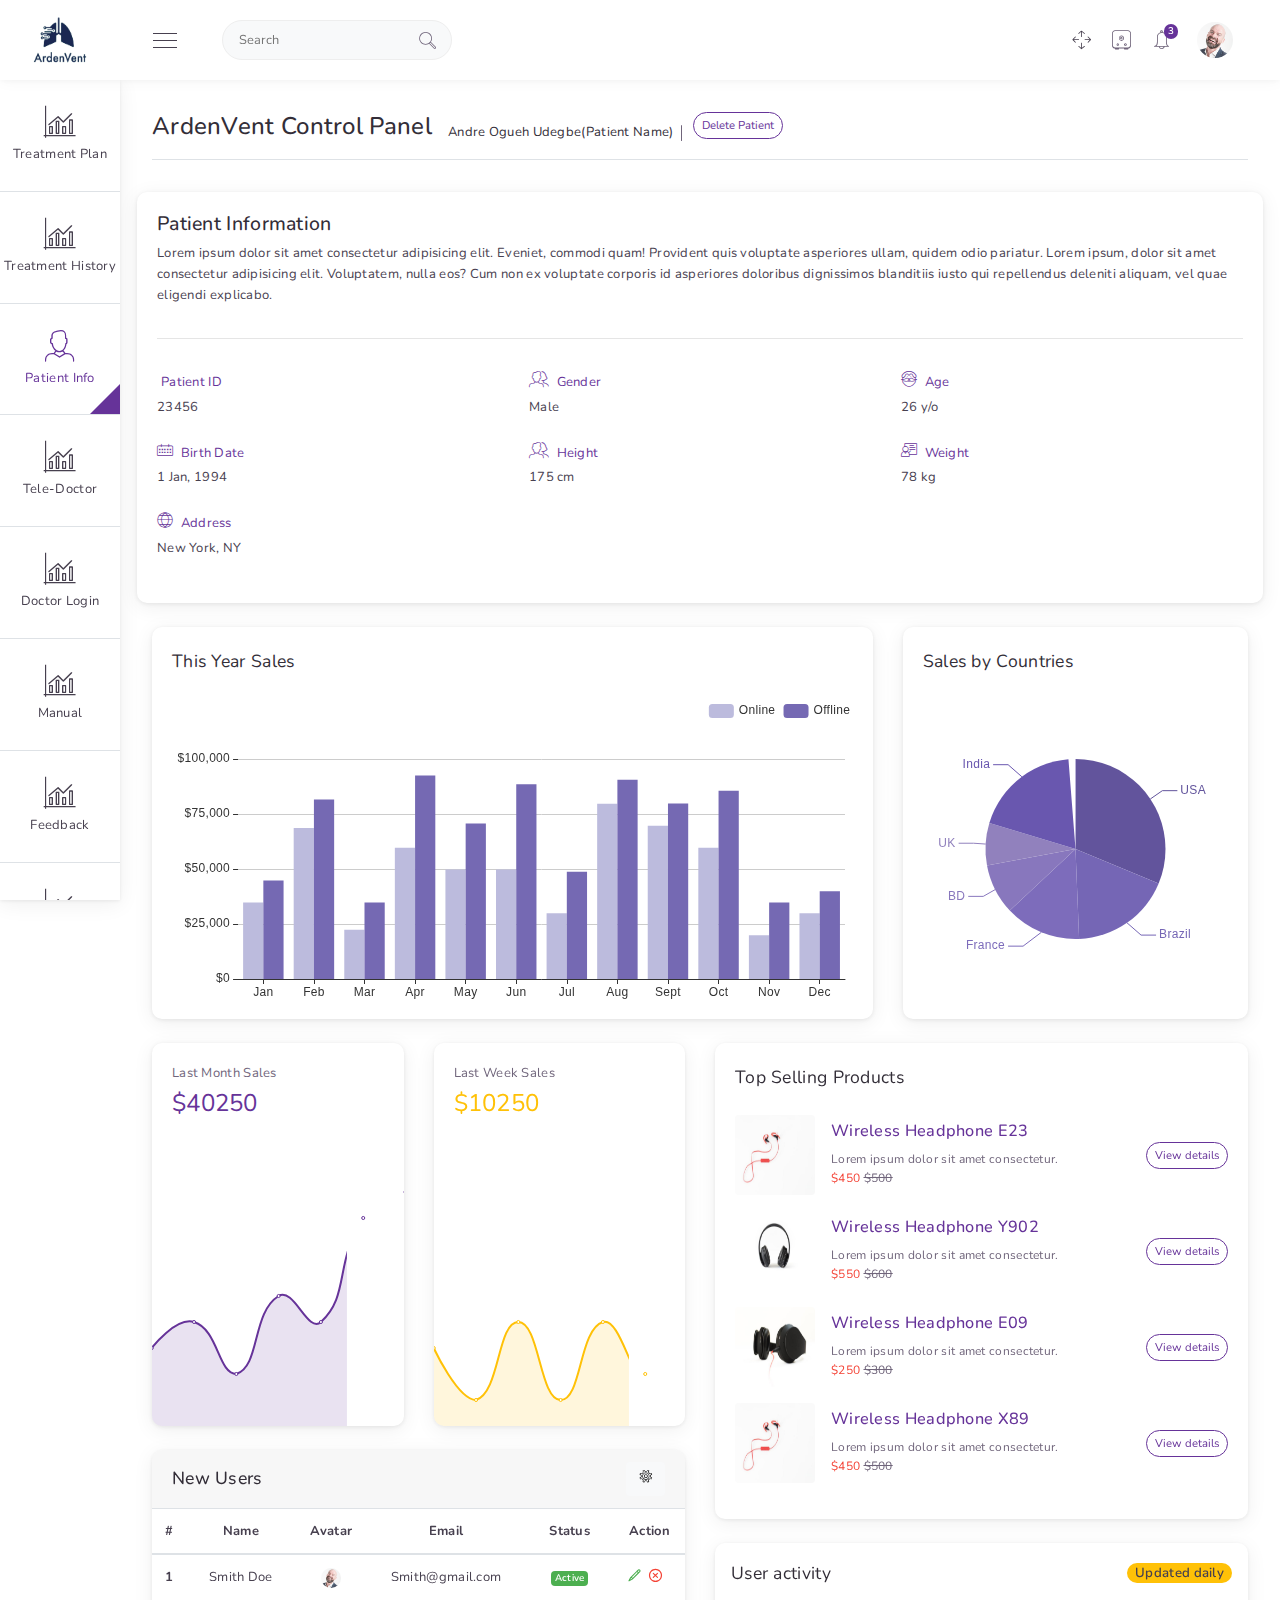
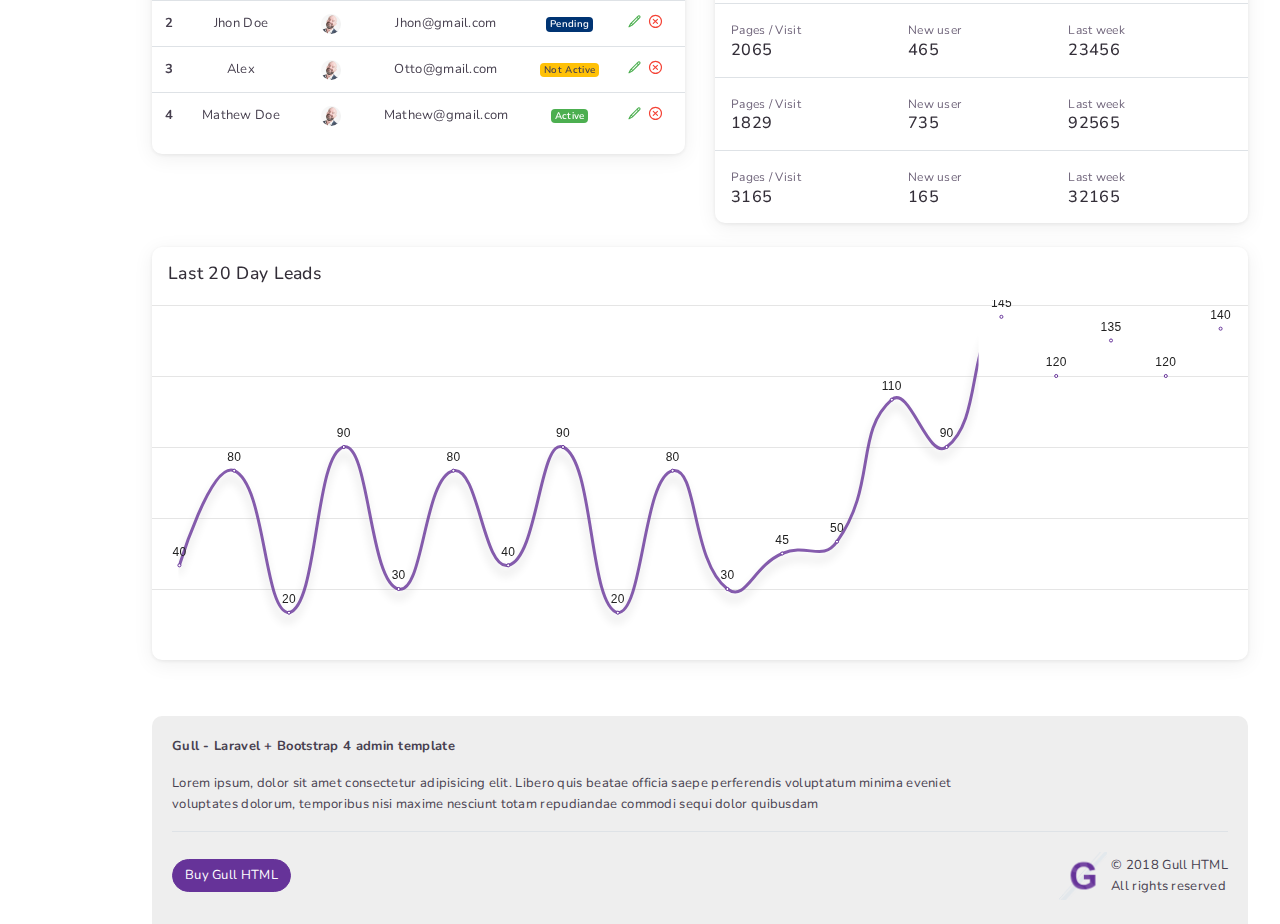
==== commit 94d2cf88: "Patient information changes" ====
--- a/html/html/layout1/dashboard1.html
+++ b/html/html/layout1/dashboard1.html
@@ -141,7 +141,7 @@
                     <li class="nav-item"><a class="nav-item-hold" href="#"><i class="nav-icon i-Bar-Chart"></i><span class="nav-text">Treatment History</span></a>
                         <div class="triangle"></div>
                     </li>
-                    <li class="nav-item" "><a class="nav-item-hold" href="#"><i class="nav-icon i-Administrator"></i><span class="nav-text">Patient Info</span></a>
+                    <li class="nav-item active"><a class="nav-item-hold" href="#"><i class="nav-icon i-Administrator"></i><span class="nav-text">Patient Info</span></a>
                         <div class="triangle"></div>
                     </li>
                     <li class="nav-item" ><a class="nav-item-hold" href="#"><i class="nav-icon i-Bar-Chart"></i><span class="nav-text">Tele-Doctor</span></a>
@@ -150,46 +150,13 @@
                     <li class="nav-item" ><a class="nav-item-hold" href="#"><i class="nav-icon i-Bar-Chart"></i><span class="nav-text">Doctor Login</span></a>
                         <div class="triangle"></div>
                     </li>
-                    <li class="nav-item" ><a class="nav-item-hold" href="#"><i class="nav-icon i-Library"></i><span class="nav-text">Manual</span></a>
+                    <li class="nav-item" ><a class="nav-item-hold" href="#"><i class="nav-icon i-Bar-Chart"></i><span class="nav-text">Manual</span></a>
                         <div class="triangle"></div>
                     </li>
-                    <li class="nav-item" ><a class="nav-item-hold" href="#"><i class="nav-icon i-File-Clipboard-File--Text"></i><span class="nav-text">Feedback</span></a>
+                    <li class="nav-item" ><a class="nav-item-hold" href="#"><i class="nav-icon i-Bar-Chart"></i><span class="nav-text">Feedback</span></a>
                         <div class="triangle"></div>
                     </li>
-                    <li class="nav-item" ><a class="nav-item-hold" href="#"><i class="nav-icon i-Gear"></i><span class="nav-text">Settings</span></a>
-                        <div class="triangle"></div>
-                    </li>
-                    <li class="nav-item" data-item="dashboard"><a class="nav-item-hold" href="#"><i class="nav-icon i-Bar-Chart"></i><span class="nav-text">Dashboard</span></a>
-                        <div class="triangle"></div>
-                    </li>
-                    <li class="nav-item" data-item="uikits"><a class="nav-item-hold" href="#"><i class="nav-icon i-Library"></i><span class="nav-text">UI kits</span></a>
-                        <div class="triangle"></div>
-                    </li>
-                    <li class="nav-item" data-item="extrakits"><a class="nav-item-hold" href="#"><i class="nav-icon i-Suitcase"></i><span class="nav-text">Extra kits</span></a>
-                        <div class="triangle"></div>
-                    </li>
-                    <li class="nav-item" data-item="apps"><a class="nav-item-hold" href="#"><i class="nav-icon i-Computer-Secure"></i><span class="nav-text">Apps</span></a>
-                        <div class="triangle"></div>
-                    </li>
-                    <li class="nav-item" data-item="widgets"><a class="nav-item-hold" href="#"><i class="nav-icon i-Computer-Secure"></i><span class="nav-text">Widgets</span></a>
-                        <div class="triangle"></div>
-                    </li>
-                    <li class="nav-item" data-item="charts"><a class="nav-item-hold" href="#"><i class="nav-icon i-File-Clipboard-File--Text"></i><span class="nav-text">Charts</span></a>
-                        <div class="triangle"></div>
-                    </li>
-                    <li class="nav-item" data-item="forms"><a class="nav-item-hold" href="#"><i class="nav-icon i-File-Clipboard-File--Text"></i><span class="nav-text">Forms</span></a>
-                        <div class="triangle"></div>
-                    </li>
-                    <li class="nav-item"><a class="nav-item-hold" href="datatables.html"><i class="nav-icon i-File-Horizontal-Text"></i><span class="nav-text">Datatables</span></a>
-                        <div class="triangle"></div>
-                    </li>
-                    <li class="nav-item" data-item="sessions"><a class="nav-item-hold" href="#"><i class="nav-icon i-Administrator"></i><span class="nav-text">Sessions</span></a>
-                        <div class="triangle"></div>
-                    </li>
-                    <li class="nav-item active" data-item="others"><a class="nav-item-hold" href="#"><i class="nav-icon i-Double-Tap"></i><span class="nav-text">Others</span></a>
-                        <div class="triangle"></div>
-                    </li>
-                    <li class="nav-item"><a class="nav-item-hold" href="http://demos.ui-lib.com/gull-html-doc/" target="_blank"><i class="nav-icon i-Safe-Box1"></i><span class="nav-text">Doc</span></a>
+                    <li class="nav-item" ><a class="nav-item-hold" href="#"><i class="nav-icon i-Bar-Chart"></i><span class="nav-text">Settings</span></a>
                         <div class="triangle"></div>
                     </li>
                 </ul>
@@ -292,11 +259,13 @@
                     <h1 class="mr-2">ArdenVent Control Panel</h1>
                     <ul>
                         <li><a href="">Andre Ogueh Udegbe(Patient Name)</a></li>
+                        <li class="pull-right"><button class="btn btn-outline-primary mt-3 mb-3 m-sm-0 btn-rounded btn-sm">
+                            Delete Patient
+                        </button></li>
                     </ul>
                 </div>
                 <div class="separator-breadcrumb border-top"></div>
-                <div class="row">
-                    <!-- ICON BG-->
+                <!-- <div class="row">
                     <div class="col-lg-3 col-md-6 col-sm-6">
                         <div class="card card-icon-bg card-icon-bg-primary o-hidden mb-4">
                             <div class="card-body text-center"><i class="i-Add-User"></i>
@@ -337,6 +306,45 @@
                             </div>
                         </div>
                     </div>
+                </div> -->
+                <div class="row card mb-4" id="about">
+                    <div class="card-body">
+                    <h4>Patient Information</h4>
+                    <p>
+                        Lorem ipsum dolor sit amet consectetur adipisicing elit. Eveniet, commodi quam! Provident quis voluptate asperiores ullam, quidem odio pariatur. Lorem ipsum, dolor sit amet consectetur adipisicing elit. Voluptatem, nulla eos?
+                        Cum non ex voluptate corporis id asperiores doloribus dignissimos blanditiis iusto qui repellendus deleniti aliquam, vel quae eligendi explicabo.
+                    </p>
+                    <hr />
+                    <div class="row">
+                        <div class="col-md-4 col-6">
+                            <div class="mb-4">
+                                <p class="text-primary mb-1"><i class="i-Info text-16 mr-1"></i> Patient ID</p><span>23456</span>
+                            </div>
+                            <div class="mb-4">
+                                <p class="text-primary mb-1"><i class="i-Calendar text-16 mr-1"></i> Birth Date</p><span>1 Jan, 1994</span>
+                            </div>
+                            <div class="mb-4">
+                                <p class="text-primary mb-1"><i class="i-Globe text-16 mr-1"></i> Address</p><span>New York, NY</span>
+                            </div>
+                        </div>
+                        <div class="col-md-4 col-6">
+                            <div class="mb-4">
+                                <p class="text-primary mb-1"><i class="i-MaleFemale text-16 mr-1"></i> Gender</p><span>Male</span>
+                            </div>
+                            <div class="mb-4">
+                                <p class="text-primary mb-1"><i class="i-MaleFemale text-16 mr-1"></i> Height</p><span>175 cm</span>
+                            </div>
+                        </div>
+                        <div class="col-md-4 col-6">
+                            <div class="mb-4">
+                                <p class="text-primary mb-1"><i class="i-Face-Style-4 text-16 mr-1"></i> Age</p><span>26 y/o</span>
+                            </div>
+                            <div class="mb-4">
+                                <p class="text-primary mb-1"><i class="i-Professor text-16 mr-1"></i> Weight</p><span>78 kg</span>
+                            </div>
+                        </div>
+                    </div>
+                    </div>
                 </div>
                 <div class="row">
                     <div class="col-lg-8 col-md-12">
@@ -357,9 +365,9 @@
                     </div>
                 </div>
                 <div class="row">
-                    <div class="col-lg-12 col-md-12">
+                    <div class="col-lg-6 col-md-12">
                         <div class="row">
-                            <div class="col-lg-4 col-md-12">
+                            <div class="col-lg-6 col-md-12">
                                 <div class="card card-chart-bottom o-hidden mb-4">
                                     <div class="card-body">
                                         <div class="text-muted">Last Month Sales</div>
@@ -368,7 +376,7 @@
                                     <div id="echart1" style="height: 260px;"></div>
                                 </div>
                             </div>
-                            <div class="col-lg-4 col-md-12">
+                            <div class="col-lg-6 col-md-12">
                                 <div class="card card-chart-bottom o-hidden mb-4">
                                     <div class="card-body">
                                         <div class="text-muted">Last Week Sales</div>
@@ -377,27 +385,82 @@
                                     <div id="echart2" style="height: 260px;"></div>
                                 </div>
                             </div>
-                            <div class="col-lg-4 col-md-12">
-                                <div class="card card-chart-bottom o-hidden mb-4">
-                                    <div class="card-body">
-                                        <div class="text-muted">Last Week Sales</div>
-                                        <p class="mb-4 text-warning text-24">$10250</p>
-                                    </div>
-                                    <div id="echart1" style="height: 260px;"></div>
-                                </div>
-                            </div>
-                        </div>
-                        
+                        </div>
+                        <div class="row">
+                            <div class="col-md-12">
+                                <div class="card o-hidden mb-4">
+                                    <div class="card-header d-flex align-items-center border-0">
+                                        <h3 class="w-50 float-left card-title m-0">New Users</h3>
+                                        <div class="dropdown dropleft text-right w-50 float-right">
+                                            <button class="btn bg-gray-100" id="dropdownMenuButton1" type="button" data-toggle="dropdown" aria-haspopup="true" aria-expanded="false"><i class="nav-icon i-Gear-2"></i></button>
+                                            <div class="dropdown-menu" aria-labelledby="dropdownMenuButton1"><a class="dropdown-item" href="#">Add new user</a><a class="dropdown-item" href="#">View All users</a><a class="dropdown-item" href="#">Something else here</a></div>
+                                        </div>
+                                    </div>
+                                    <div>
+                                        <div class="table-responsive">
+                                            <table class="table text-center" id="user_table">
+                                                <thead>
+                                                    <tr>
+                                                        <th scope="col">#</th>
+                                                        <th scope="col">Name</th>
+                                                        <th scope="col">Avatar</th>
+                                                        <th scope="col">Email</th>
+                                                        <th scope="col">Status</th>
+                                                        <th scope="col">Action</th>
+                                                    </tr>
+                                                </thead>
+                                                <tbody>
+                                                    <tr>
+                                                        <th scope="row">1</th>
+                                                        <td>Smith Doe</td>
+                                                        <td><img class="rounded-circle m-0 avatar-sm-table" src="../../dist-assets/images/faces/1.jpg" alt="" /></td>
+                                                        <td>Smith@gmail.com</td>
+                                                        <td><span class="badge badge-success">Active</span></td>
+                                                        <td><a class="text-success mr-2" href="#"><i class="nav-icon i-Pen-2 font-weight-bold"></i></a><a class="text-danger mr-2" href="#"><i class="nav-icon i-Close-Window font-weight-bold"></i></a></td>
+                                                    </tr>
+                                                    <tr>
+                                                        <th scope="row">2</th>
+                                                        <td>Jhon Doe</td>
+                                                        <td><img class="rounded-circle m-0 avatar-sm-table" src="../../dist-assets/images/faces/1.jpg" alt="" /></td>
+                                                        <td>Jhon@gmail.com</td>
+                                                        <td><span class="badge badge-info">Pending</span></td>
+                                                        <td><a class="text-success mr-2" href="#"><i class="nav-icon i-Pen-2 font-weight-bold"></i></a><a class="text-danger mr-2" href="#"><i class="nav-icon i-Close-Window font-weight-bold"></i></a></td>
+                                                    </tr>
+                                                    <tr>
+                                                        <th scope="row">3</th>
+                                                        <td>Alex</td>
+                                                        <td><img class="rounded-circle m-0 avatar-sm-table" src="../../dist-assets/images/faces/1.jpg" alt="" /></td>
+                                                        <td>Otto@gmail.com</td>
+                                                        <td><span class="badge badge-warning">Not Active</span></td>
+                                                        <td><a class="text-success mr-2" href="#"><i class="nav-icon i-Pen-2 font-weight-bold"></i></a><a class="text-danger mr-2" href="#"><i class="nav-icon i-Close-Window font-weight-bold"></i></a></td>
+                                                    </tr>
+                                                    <tr>
+                                                        <th scope="row">4</th>
+                                                        <td>Mathew Doe</td>
+                                                        <td><img class="rounded-circle m-0 avatar-sm-table" src="../../dist-assets/images/faces/1.jpg" alt="" /></td>
+                                                        <td>Mathew@gmail.com</td>
+                                                        <td><span class="badge badge-success">Active</span></td>
+                                                        <td><a class="text-success mr-2" href="#"><i class="nav-icon i-Pen-2 font-weight-bold"></i></a><a class="text-danger mr-2" href="#"><i class="nav-icon i-Close-Window font-weight-bold"></i></a></td>
+                                                    </tr>
+                                                </tbody>
+                                            </table>
+                                        </div>
+                                    </div>
+                                </div>
+                            </div>
+                        </div>
                     </div>
                     <div class="col-lg-6 col-md-12">
-                        <div class=" card mb-4">
+                        <div class="card mb-4">
                             <div class="card-body">
-                                <div class="card-title">Patient Notes</div>
-                                <div class="d-flex flex-column flex-sm-row align-items-sm-center mb-3">
+                                <div class="card-title">Top Selling Products</div>
+                                <div class="d-flex flex-column flex-sm-row align-items-sm-center mb-3"><img class="avatar-lg mb-3 mb-sm-0 rounded mr-sm-3" src="../../dist-assets/images/products/headphone-4.jpg" alt="" />
                                     <div class="flex-grow-1">
-                                        <h5><a href="">Difficulty breathing</a></h5>
-                                        <p class="m-0 text-small text-muted">Some brief detail</p>
-                                        
+                                        <h5><a href="">Wireless Headphone E23</a></h5>
+                                        <p class="m-0 text-small text-muted">Lorem ipsum dolor sit amet consectetur.</p>
+                                        <p class="text-small text-danger m-0">$450
+                                            <del class="text-muted">$500</del>
+                                        </p>
                                     </div>
                                     <div>
                                         <button class="btn btn-outline-primary mt-3 mb-3 m-sm-0 btn-rounded btn-sm">
@@ -406,11 +469,13 @@
                                         </button>
                                     </div>
                                 </div>
-                                <div class="d-flex flex-column flex-sm-row align-items-sm-center mb-3">
+                                <div class="d-flex flex-column flex-sm-row align-items-sm-center mb-3"><img class="avatar-lg mb-3 mb-sm-0 rounded mr-sm-3" src="../../dist-assets/images/products/headphone-2.jpg" alt="" />
                                     <div class="flex-grow-1">
-                                        <h5><a href="">Alarm Triggered</a></h5>
-                                        <p class="m-0 text-small text-muted">Some brief detail</p>
-                                        
+                                        <h5><a href="">Wireless Headphone Y902</a></h5>
+                                        <p class="m-0 text-small text-muted">Lorem ipsum dolor sit amet consectetur.</p>
+                                        <p class="text-small text-danger m-0">$550
+                                            <del class="text-muted">$600</del>
+                                        </p>
                                     </div>
                                     <div>
                                         <button class="btn btn-outline-primary mt-3 mb-3 m-sm-0 btn-sm btn-rounded">
@@ -419,11 +484,13 @@
                                         </button>
                                     </div>
                                 </div>
-                                <div class="d-flex flex-column flex-sm-row align-items-sm-center mb-3">
+                                <div class="d-flex flex-column flex-sm-row align-items-sm-center mb-3"><img class="avatar-lg mb-3 mb-sm-0 rounded mr-sm-3" src="../../dist-assets/images/products/headphone-3.jpg" alt="" />
                                     <div class="flex-grow-1">
-                                        <h5><a href="">Alarm Triggered</a></h5>
-                                        <p class="m-0 text-small text-muted">Some brief detail</p>
-                                        
+                                        <h5><a href="">Wireless Headphone E09</a></h5>
+                                        <p class="m-0 text-small text-muted">Lorem ipsum dolor sit amet consectetur.</p>
+                                        <p class="text-small text-danger m-0">$250
+                                            <del class="text-muted">$300</del>
+                                        </p>
                                     </div>
                                     <div>
                                         <button class="btn btn-outline-primary mt-3 mb-3 m-sm-0 btn-sm btn-rounded">
@@ -432,11 +499,13 @@
                                         </button>
                                     </div>
                                 </div>
-                                <div class="d-flex flex-column flex-sm-row align-items-sm-center mb-3">
+                                <div class="d-flex flex-column flex-sm-row align-items-sm-center mb-3"><img class="avatar-lg mb-3 mb-sm-0 rounded mr-sm-3" src="../../dist-assets/images/products/headphone-4.jpg" alt="" />
                                     <div class="flex-grow-1">
-                                        <h5><a href="">Alarm Triggered</a></h5>
-                                        <p class="m-0 text-small text-muted">Some brief detail</p>
-                                        
+                                        <h5><a href="">Wireless Headphone X89</a></h5>
+                                        <p class="m-0 text-small text-muted">Lorem ipsum dolor sit amet consectetur.</p>
+                                        <p class="text-small text-danger m-0">$450
+                                            <del class="text-muted">$500</del>
+                                        </p>
                                     </div>
                                     <div>
                                         <button class="btn btn-outline-primary mt-3 mb-3 m-sm-0 btn-sm btn-rounded">
@@ -445,22 +514,9 @@
                                         </button>
                                     </div>
                                 </div>
-                                <div class="d-flex flex-column flex-sm-row align-items-sm-center mb-3">
-                                    <div class="flex-grow-1">
-                                        <h5><a href="">Alarm Triggered</a></h5>
-                                        <p class="m-0 text-small text-muted">Some brief detail</p>
-                                        
-                                    </div>
-                                    <div>
-                                        <button class="btn btn-outline-primary mt-3 mb-3 m-sm-0 btn-sm btn-rounded">
-                                            View
-                                            details
-                                        </button>
-                                    </div>
-                                </div>
-                            </div>
-                        </div>
-                        <div class=" card mb-4">
+                            </div>
+                        </div>
+                        <div class="card mb-4">
                             <div class="card-body p-0">
                                 <div class="card-title border-bottom d-flex align-items-center m-0 p-3"><span>User activity</span><span class="flex-grow-1"></span><span class="badge badge-pill badge-warning">Updated daily</span></div>
                                 <div class="d-flex border-bottom justify-content-between p-3">
@@ -511,13 +567,21 @@
             </div><!-- Footer Start -->
             <div class="flex-grow-1"></div>
             <div class="app-footer">
-                
+                <div class="row">
+                    <div class="col-md-9">
+                        <p><strong>Gull - Laravel + Bootstrap 4 admin template</strong></p>
+                        <p>Lorem ipsum, dolor sit amet consectetur adipisicing elit. Libero quis beatae officia saepe perferendis voluptatum minima eveniet voluptates dolorum, temporibus nisi maxime nesciunt totam repudiandae commodi sequi dolor quibusdam
+                            <sunt></sunt>
+                        </p>
+                    </div>
+                </div>
                 <div class="footer-bottom border-top pt-3 d-flex flex-column flex-sm-row align-items-center">
+                    <a class="btn btn-primary text-white btn-rounded" href="https://themeforest.net/item/gull-bootstrap-laravel-admin-dashboard-template/23101970" target="_blank">Buy Gull HTML</a>
                     <span class="flex-grow-1"></span>
                     <div class="d-flex align-items-center">
-                        <img class="logo" src="../../dist-assets/images/arden_logo.png" alt="">
+                        <img class="logo" src="../../dist-assets/images/logo.png" alt="">
                         <div>
-                            <p class="m-0">&copy; 2020 ArdenVent</p>
+                            <p class="m-0">&copy; 2018 Gull HTML</p>
                             <p class="m-0">All rights reserved</p>
                         </div>
                     </div>
@@ -662,7 +726,7 @@
     <script src="../../dist-assets/js/scripts/sidebar.large.script.min.js"></script>
     <script src="../../dist-assets/js/plugins/echarts.min.js"></script>
     <script src="../../dist-assets/js/scripts/echart.options.min.js"></script>
-    <script src="../../src-assets/js/scripts/dashboard.v1.script.js"></script>
+    <script src="../../dist-assets/js/scripts/dashboard.v1.script.min.js"></script>
     <script src="../../dist-assets/js/scripts/customizer.script.min.js"></script>
 </body>
 
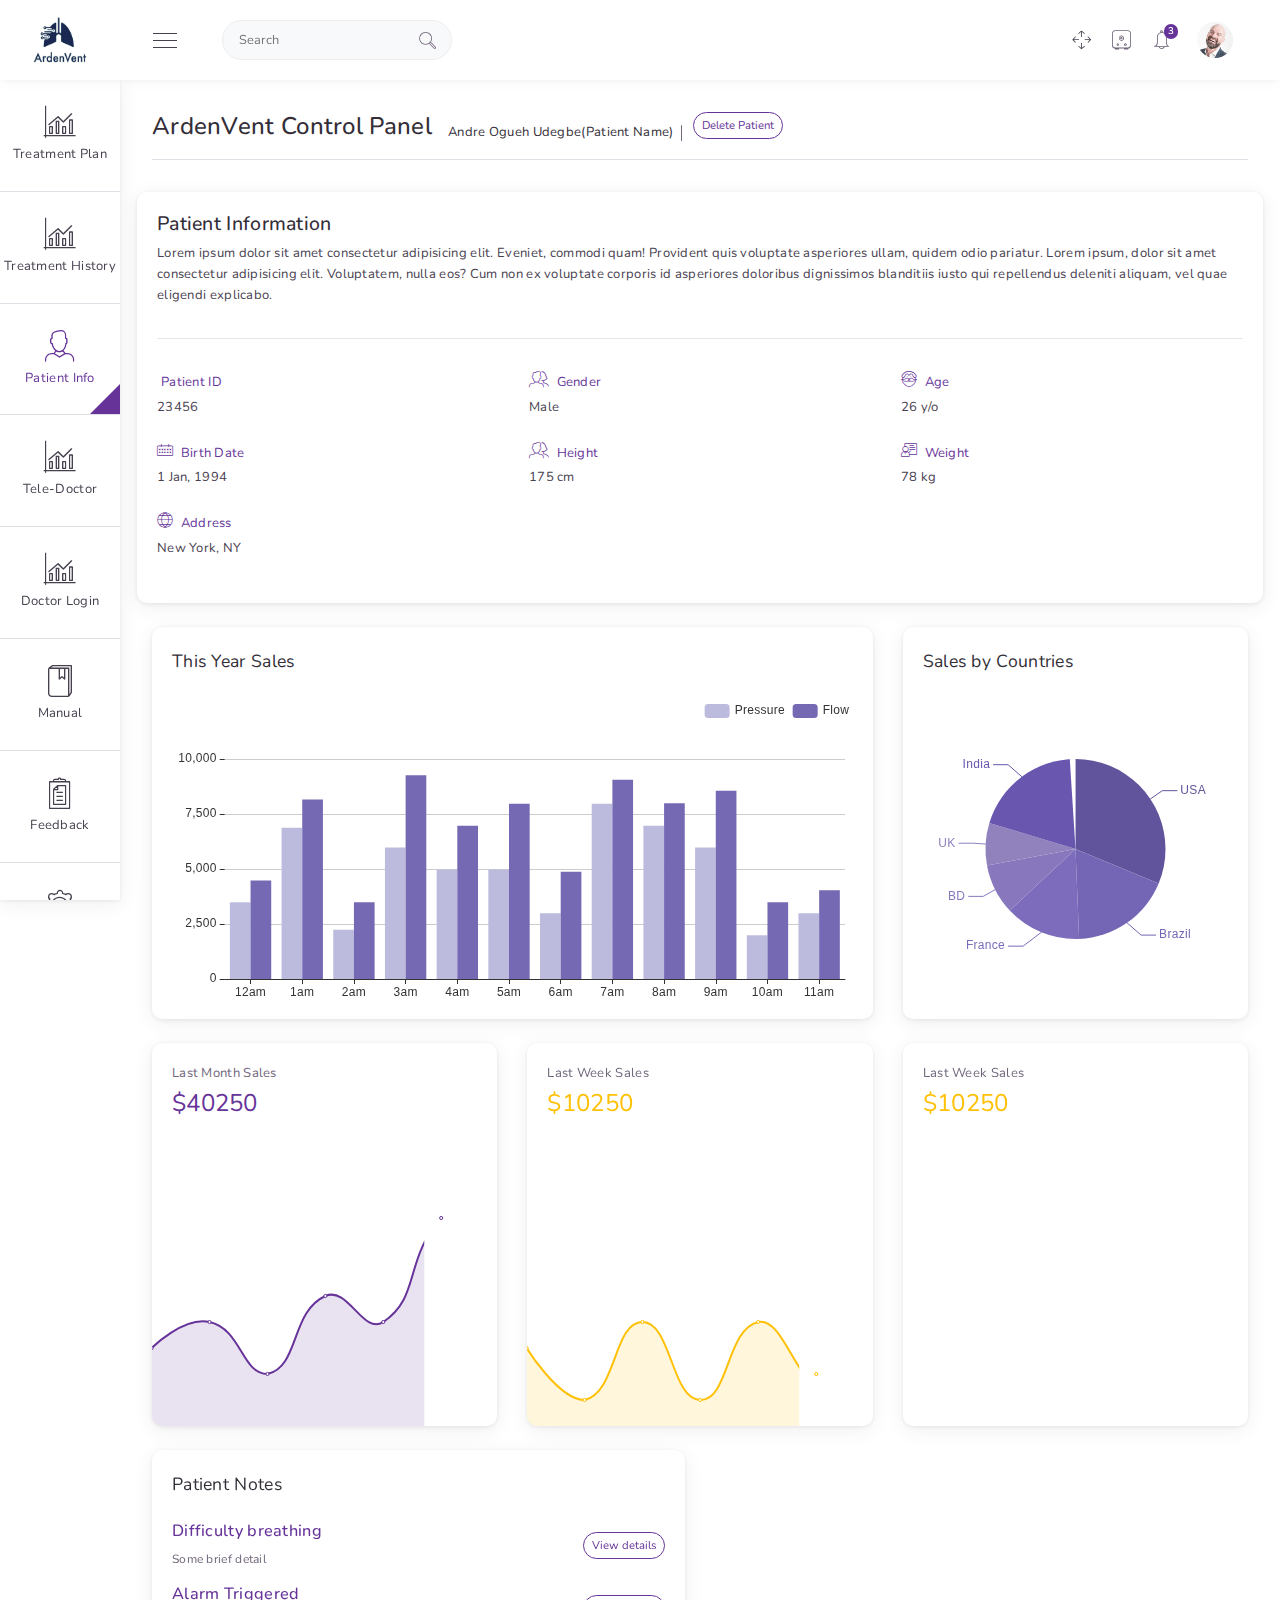
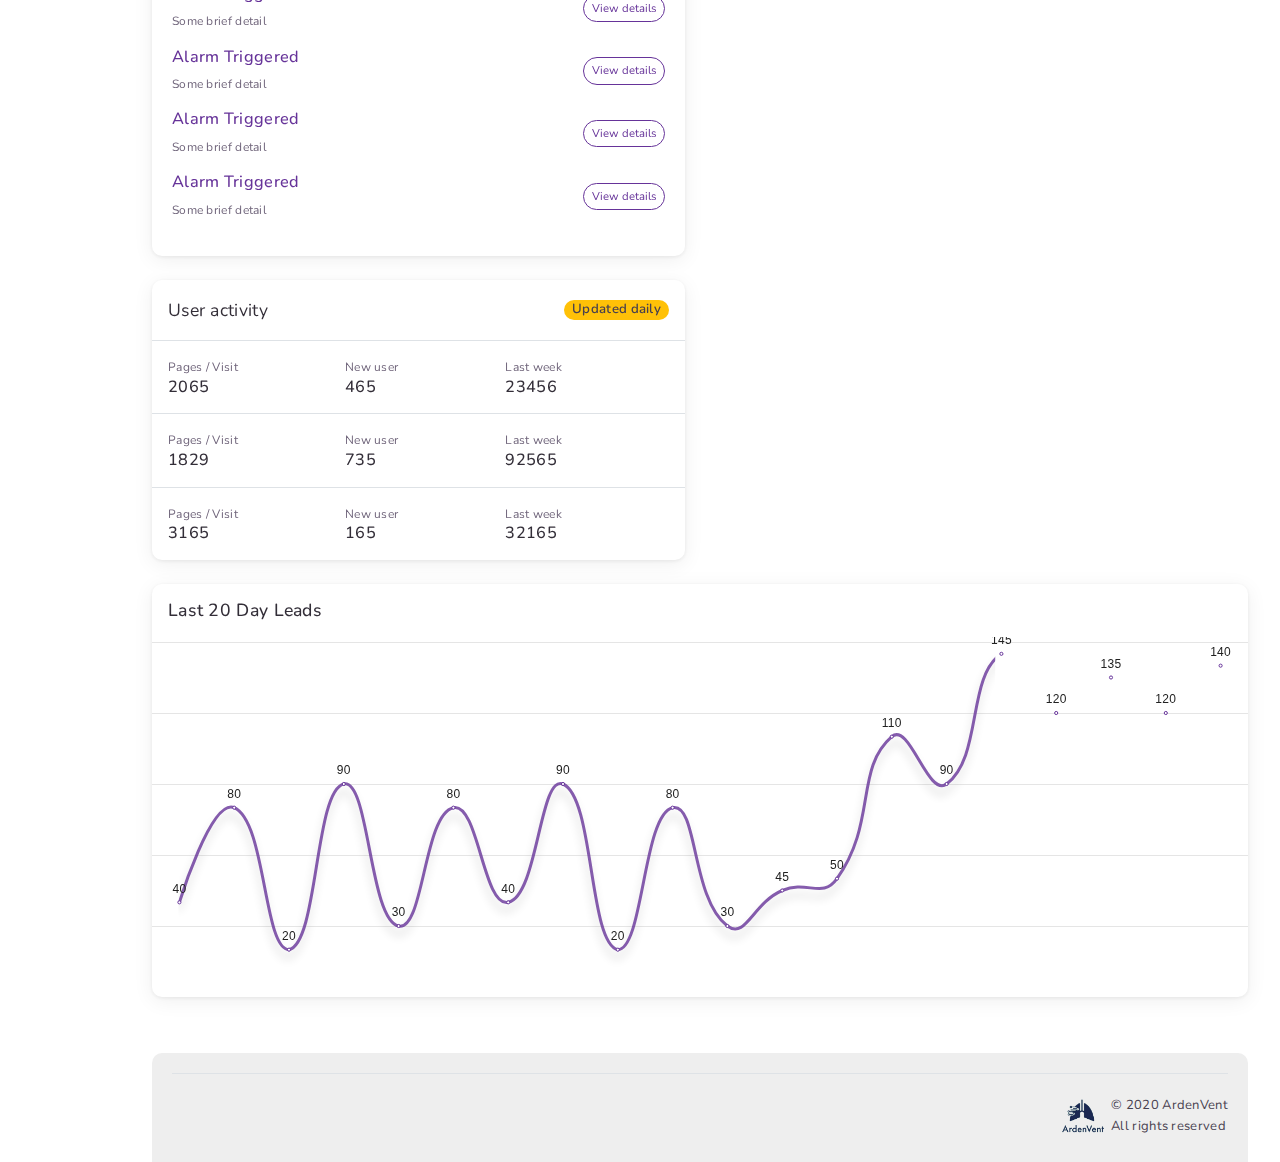
==== commit f9cb62bb: "Merge branch 'ardenInterface' of https://github.com/udegbeandre/Ardenvent_ux into ardenInterface" ====
--- a/html/html/layout1/dashboard1.html
+++ b/html/html/layout1/dashboard1.html
@@ -150,13 +150,13 @@
                     <li class="nav-item" ><a class="nav-item-hold" href="#"><i class="nav-icon i-Bar-Chart"></i><span class="nav-text">Doctor Login</span></a>
                         <div class="triangle"></div>
                     </li>
-                    <li class="nav-item" ><a class="nav-item-hold" href="#"><i class="nav-icon i-Bar-Chart"></i><span class="nav-text">Manual</span></a>
-                        <div class="triangle"></div>
-                    </li>
-                    <li class="nav-item" ><a class="nav-item-hold" href="#"><i class="nav-icon i-Bar-Chart"></i><span class="nav-text">Feedback</span></a>
-                        <div class="triangle"></div>
-                    </li>
-                    <li class="nav-item" ><a class="nav-item-hold" href="#"><i class="nav-icon i-Bar-Chart"></i><span class="nav-text">Settings</span></a>
+                    <li class="nav-item" ><a class="nav-item-hold" href="#"><i class="nav-icon i-Library"></i><span class="nav-text">Manual</span></a>
+                        <div class="triangle"></div>
+                    </li>
+                    <li class="nav-item" ><a class="nav-item-hold" href="#"><i class="nav-icon i-File-Clipboard-File--Text"></i><span class="nav-text">Feedback</span></a>
+                        <div class="triangle"></div>
+                    </li>
+                    <li class="nav-item" ><a class="nav-item-hold" href="#"><i class="nav-icon i-Gear"></i><span class="nav-text">Settings</span></a>
                         <div class="triangle"></div>
                     </li>
                 </ul>
@@ -365,9 +365,9 @@
                     </div>
                 </div>
                 <div class="row">
-                    <div class="col-lg-6 col-md-12">
+                    <div class="col-lg-12 col-md-12">
                         <div class="row">
-                            <div class="col-lg-6 col-md-12">
+                            <div class="col-lg-4 col-md-12">
                                 <div class="card card-chart-bottom o-hidden mb-4">
                                     <div class="card-body">
                                         <div class="text-muted">Last Month Sales</div>
@@ -376,7 +376,7 @@
                                     <div id="echart1" style="height: 260px;"></div>
                                 </div>
                             </div>
-                            <div class="col-lg-6 col-md-12">
+                            <div class="col-lg-4 col-md-12">
                                 <div class="card card-chart-bottom o-hidden mb-4">
                                     <div class="card-body">
                                         <div class="text-muted">Last Week Sales</div>
@@ -385,82 +385,27 @@
                                     <div id="echart2" style="height: 260px;"></div>
                                 </div>
                             </div>
-                        </div>
-                        <div class="row">
-                            <div class="col-md-12">
-                                <div class="card o-hidden mb-4">
-                                    <div class="card-header d-flex align-items-center border-0">
-                                        <h3 class="w-50 float-left card-title m-0">New Users</h3>
-                                        <div class="dropdown dropleft text-right w-50 float-right">
-                                            <button class="btn bg-gray-100" id="dropdownMenuButton1" type="button" data-toggle="dropdown" aria-haspopup="true" aria-expanded="false"><i class="nav-icon i-Gear-2"></i></button>
-                                            <div class="dropdown-menu" aria-labelledby="dropdownMenuButton1"><a class="dropdown-item" href="#">Add new user</a><a class="dropdown-item" href="#">View All users</a><a class="dropdown-item" href="#">Something else here</a></div>
-                                        </div>
-                                    </div>
-                                    <div>
-                                        <div class="table-responsive">
-                                            <table class="table text-center" id="user_table">
-                                                <thead>
-                                                    <tr>
-                                                        <th scope="col">#</th>
-                                                        <th scope="col">Name</th>
-                                                        <th scope="col">Avatar</th>
-                                                        <th scope="col">Email</th>
-                                                        <th scope="col">Status</th>
-                                                        <th scope="col">Action</th>
-                                                    </tr>
-                                                </thead>
-                                                <tbody>
-                                                    <tr>
-                                                        <th scope="row">1</th>
-                                                        <td>Smith Doe</td>
-                                                        <td><img class="rounded-circle m-0 avatar-sm-table" src="../../dist-assets/images/faces/1.jpg" alt="" /></td>
-                                                        <td>Smith@gmail.com</td>
-                                                        <td><span class="badge badge-success">Active</span></td>
-                                                        <td><a class="text-success mr-2" href="#"><i class="nav-icon i-Pen-2 font-weight-bold"></i></a><a class="text-danger mr-2" href="#"><i class="nav-icon i-Close-Window font-weight-bold"></i></a></td>
-                                                    </tr>
-                                                    <tr>
-                                                        <th scope="row">2</th>
-                                                        <td>Jhon Doe</td>
-                                                        <td><img class="rounded-circle m-0 avatar-sm-table" src="../../dist-assets/images/faces/1.jpg" alt="" /></td>
-                                                        <td>Jhon@gmail.com</td>
-                                                        <td><span class="badge badge-info">Pending</span></td>
-                                                        <td><a class="text-success mr-2" href="#"><i class="nav-icon i-Pen-2 font-weight-bold"></i></a><a class="text-danger mr-2" href="#"><i class="nav-icon i-Close-Window font-weight-bold"></i></a></td>
-                                                    </tr>
-                                                    <tr>
-                                                        <th scope="row">3</th>
-                                                        <td>Alex</td>
-                                                        <td><img class="rounded-circle m-0 avatar-sm-table" src="../../dist-assets/images/faces/1.jpg" alt="" /></td>
-                                                        <td>Otto@gmail.com</td>
-                                                        <td><span class="badge badge-warning">Not Active</span></td>
-                                                        <td><a class="text-success mr-2" href="#"><i class="nav-icon i-Pen-2 font-weight-bold"></i></a><a class="text-danger mr-2" href="#"><i class="nav-icon i-Close-Window font-weight-bold"></i></a></td>
-                                                    </tr>
-                                                    <tr>
-                                                        <th scope="row">4</th>
-                                                        <td>Mathew Doe</td>
-                                                        <td><img class="rounded-circle m-0 avatar-sm-table" src="../../dist-assets/images/faces/1.jpg" alt="" /></td>
-                                                        <td>Mathew@gmail.com</td>
-                                                        <td><span class="badge badge-success">Active</span></td>
-                                                        <td><a class="text-success mr-2" href="#"><i class="nav-icon i-Pen-2 font-weight-bold"></i></a><a class="text-danger mr-2" href="#"><i class="nav-icon i-Close-Window font-weight-bold"></i></a></td>
-                                                    </tr>
-                                                </tbody>
-                                            </table>
-                                        </div>
-                                    </div>
-                                </div>
-                            </div>
-                        </div>
+                            <div class="col-lg-4 col-md-12">
+                                <div class="card card-chart-bottom o-hidden mb-4">
+                                    <div class="card-body">
+                                        <div class="text-muted">Last Week Sales</div>
+                                        <p class="mb-4 text-warning text-24">$10250</p>
+                                    </div>
+                                    <div id="echart1" style="height: 260px;"></div>
+                                </div>
+                            </div>
+                        </div>
+                        
                     </div>
                     <div class="col-lg-6 col-md-12">
-                        <div class="card mb-4">
+                        <div class=" card mb-4">
                             <div class="card-body">
-                                <div class="card-title">Top Selling Products</div>
-                                <div class="d-flex flex-column flex-sm-row align-items-sm-center mb-3"><img class="avatar-lg mb-3 mb-sm-0 rounded mr-sm-3" src="../../dist-assets/images/products/headphone-4.jpg" alt="" />
+                                <div class="card-title">Patient Notes</div>
+                                <div class="d-flex flex-column flex-sm-row align-items-sm-center mb-3">
                                     <div class="flex-grow-1">
-                                        <h5><a href="">Wireless Headphone E23</a></h5>
-                                        <p class="m-0 text-small text-muted">Lorem ipsum dolor sit amet consectetur.</p>
-                                        <p class="text-small text-danger m-0">$450
-                                            <del class="text-muted">$500</del>
-                                        </p>
+                                        <h5><a href="">Difficulty breathing</a></h5>
+                                        <p class="m-0 text-small text-muted">Some brief detail</p>
+                                        
                                     </div>
                                     <div>
                                         <button class="btn btn-outline-primary mt-3 mb-3 m-sm-0 btn-rounded btn-sm">
@@ -469,13 +414,11 @@
                                         </button>
                                     </div>
                                 </div>
-                                <div class="d-flex flex-column flex-sm-row align-items-sm-center mb-3"><img class="avatar-lg mb-3 mb-sm-0 rounded mr-sm-3" src="../../dist-assets/images/products/headphone-2.jpg" alt="" />
+                                <div class="d-flex flex-column flex-sm-row align-items-sm-center mb-3">
                                     <div class="flex-grow-1">
-                                        <h5><a href="">Wireless Headphone Y902</a></h5>
-                                        <p class="m-0 text-small text-muted">Lorem ipsum dolor sit amet consectetur.</p>
-                                        <p class="text-small text-danger m-0">$550
-                                            <del class="text-muted">$600</del>
-                                        </p>
+                                        <h5><a href="">Alarm Triggered</a></h5>
+                                        <p class="m-0 text-small text-muted">Some brief detail</p>
+                                        
                                     </div>
                                     <div>
                                         <button class="btn btn-outline-primary mt-3 mb-3 m-sm-0 btn-sm btn-rounded">
@@ -484,13 +427,11 @@
                                         </button>
                                     </div>
                                 </div>
-                                <div class="d-flex flex-column flex-sm-row align-items-sm-center mb-3"><img class="avatar-lg mb-3 mb-sm-0 rounded mr-sm-3" src="../../dist-assets/images/products/headphone-3.jpg" alt="" />
+                                <div class="d-flex flex-column flex-sm-row align-items-sm-center mb-3">
                                     <div class="flex-grow-1">
-                                        <h5><a href="">Wireless Headphone E09</a></h5>
-                                        <p class="m-0 text-small text-muted">Lorem ipsum dolor sit amet consectetur.</p>
-                                        <p class="text-small text-danger m-0">$250
-                                            <del class="text-muted">$300</del>
-                                        </p>
+                                        <h5><a href="">Alarm Triggered</a></h5>
+                                        <p class="m-0 text-small text-muted">Some brief detail</p>
+                                        
                                     </div>
                                     <div>
                                         <button class="btn btn-outline-primary mt-3 mb-3 m-sm-0 btn-sm btn-rounded">
@@ -499,13 +440,11 @@
                                         </button>
                                     </div>
                                 </div>
-                                <div class="d-flex flex-column flex-sm-row align-items-sm-center mb-3"><img class="avatar-lg mb-3 mb-sm-0 rounded mr-sm-3" src="../../dist-assets/images/products/headphone-4.jpg" alt="" />
+                                <div class="d-flex flex-column flex-sm-row align-items-sm-center mb-3">
                                     <div class="flex-grow-1">
-                                        <h5><a href="">Wireless Headphone X89</a></h5>
-                                        <p class="m-0 text-small text-muted">Lorem ipsum dolor sit amet consectetur.</p>
-                                        <p class="text-small text-danger m-0">$450
-                                            <del class="text-muted">$500</del>
-                                        </p>
+                                        <h5><a href="">Alarm Triggered</a></h5>
+                                        <p class="m-0 text-small text-muted">Some brief detail</p>
+                                        
                                     </div>
                                     <div>
                                         <button class="btn btn-outline-primary mt-3 mb-3 m-sm-0 btn-sm btn-rounded">
@@ -514,9 +453,22 @@
                                         </button>
                                     </div>
                                 </div>
-                            </div>
-                        </div>
-                        <div class="card mb-4">
+                                <div class="d-flex flex-column flex-sm-row align-items-sm-center mb-3">
+                                    <div class="flex-grow-1">
+                                        <h5><a href="">Alarm Triggered</a></h5>
+                                        <p class="m-0 text-small text-muted">Some brief detail</p>
+                                        
+                                    </div>
+                                    <div>
+                                        <button class="btn btn-outline-primary mt-3 mb-3 m-sm-0 btn-sm btn-rounded">
+                                            View
+                                            details
+                                        </button>
+                                    </div>
+                                </div>
+                            </div>
+                        </div>
+                        <div class=" card mb-4">
                             <div class="card-body p-0">
                                 <div class="card-title border-bottom d-flex align-items-center m-0 p-3"><span>User activity</span><span class="flex-grow-1"></span><span class="badge badge-pill badge-warning">Updated daily</span></div>
                                 <div class="d-flex border-bottom justify-content-between p-3">
@@ -567,21 +519,13 @@
             </div><!-- Footer Start -->
             <div class="flex-grow-1"></div>
             <div class="app-footer">
-                <div class="row">
-                    <div class="col-md-9">
-                        <p><strong>Gull - Laravel + Bootstrap 4 admin template</strong></p>
-                        <p>Lorem ipsum, dolor sit amet consectetur adipisicing elit. Libero quis beatae officia saepe perferendis voluptatum minima eveniet voluptates dolorum, temporibus nisi maxime nesciunt totam repudiandae commodi sequi dolor quibusdam
-                            <sunt></sunt>
-                        </p>
-                    </div>
-                </div>
+                
                 <div class="footer-bottom border-top pt-3 d-flex flex-column flex-sm-row align-items-center">
-                    <a class="btn btn-primary text-white btn-rounded" href="https://themeforest.net/item/gull-bootstrap-laravel-admin-dashboard-template/23101970" target="_blank">Buy Gull HTML</a>
                     <span class="flex-grow-1"></span>
                     <div class="d-flex align-items-center">
-                        <img class="logo" src="../../dist-assets/images/logo.png" alt="">
+                        <img class="logo" src="../../dist-assets/images/arden_logo.png" alt="">
                         <div>
-                            <p class="m-0">&copy; 2018 Gull HTML</p>
+                            <p class="m-0">&copy; 2020 ArdenVent</p>
                             <p class="m-0">All rights reserved</p>
                         </div>
                     </div>
@@ -726,7 +670,7 @@
     <script src="../../dist-assets/js/scripts/sidebar.large.script.min.js"></script>
     <script src="../../dist-assets/js/plugins/echarts.min.js"></script>
     <script src="../../dist-assets/js/scripts/echart.options.min.js"></script>
-    <script src="../../dist-assets/js/scripts/dashboard.v1.script.min.js"></script>
+    <script src="../../src-assets/js/scripts/dashboard.v1.script.js"></script>
     <script src="../../dist-assets/js/scripts/customizer.script.min.js"></script>
 </body>
 
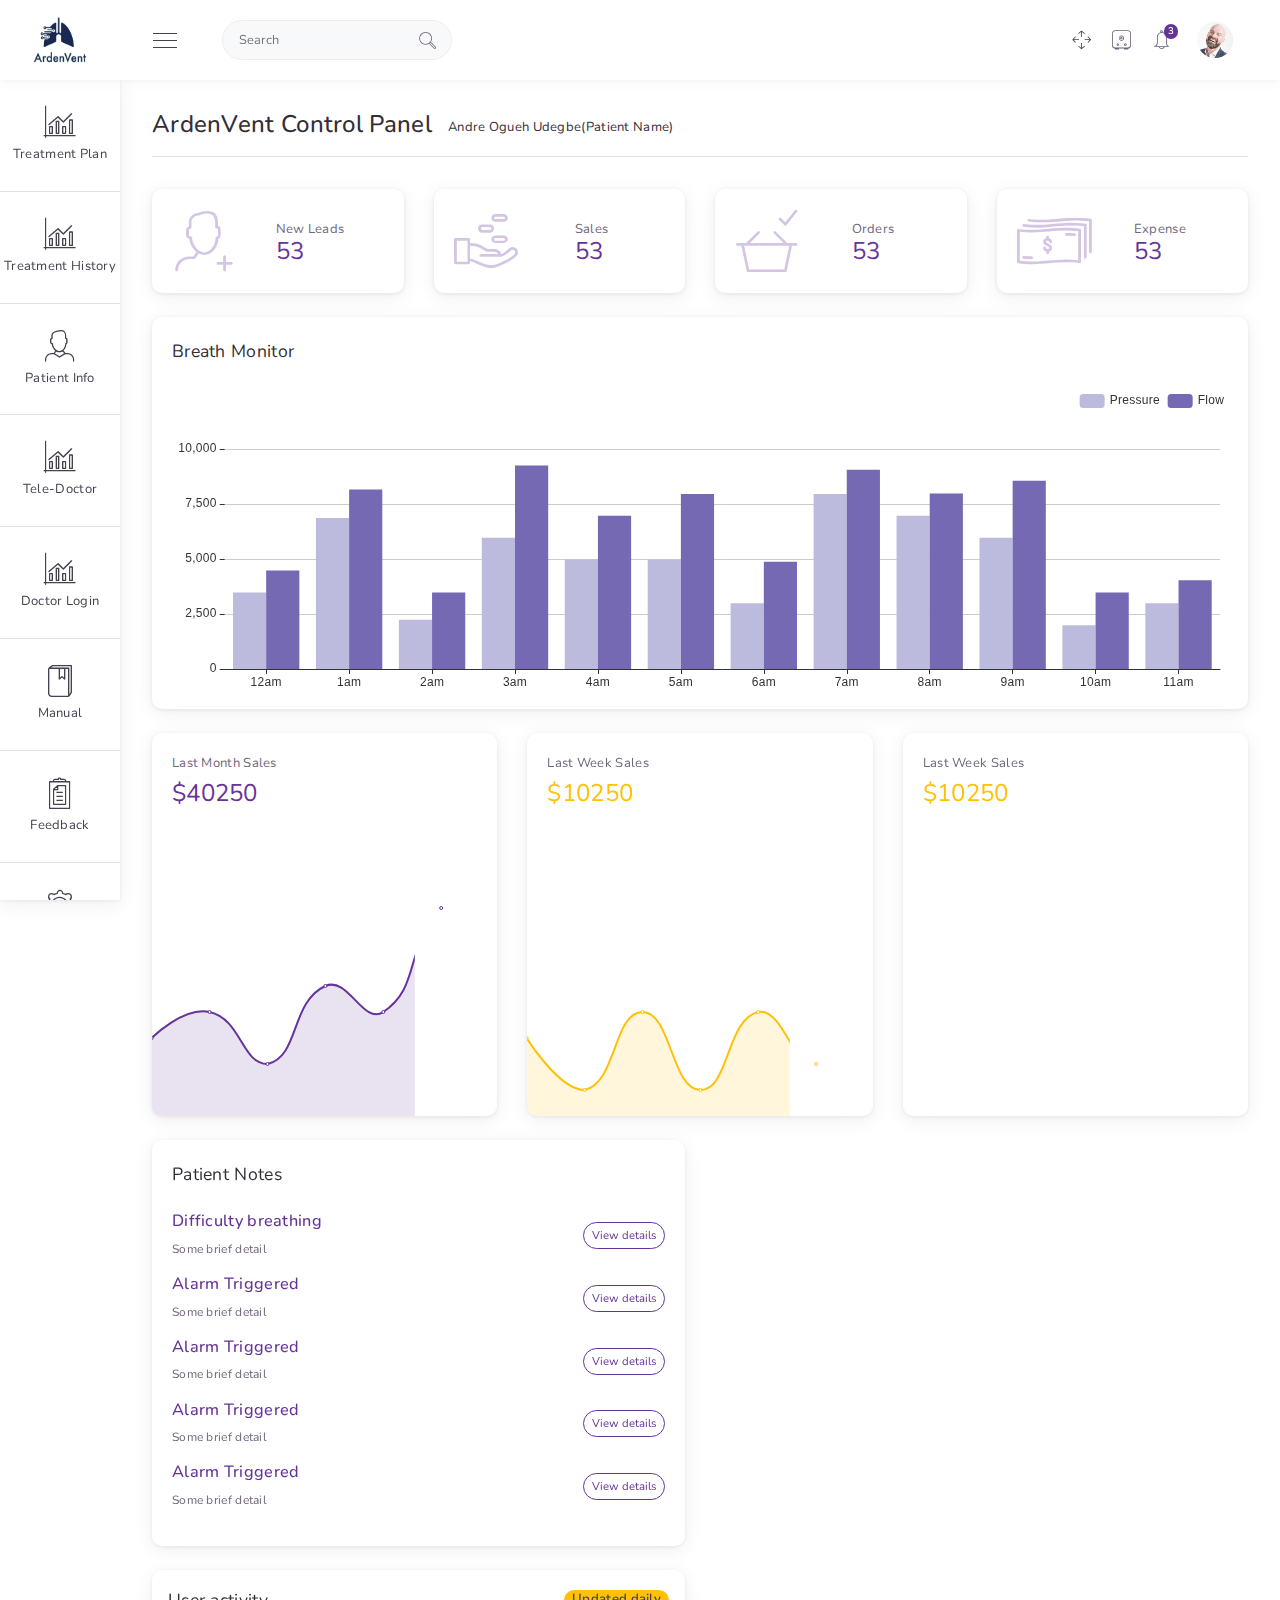
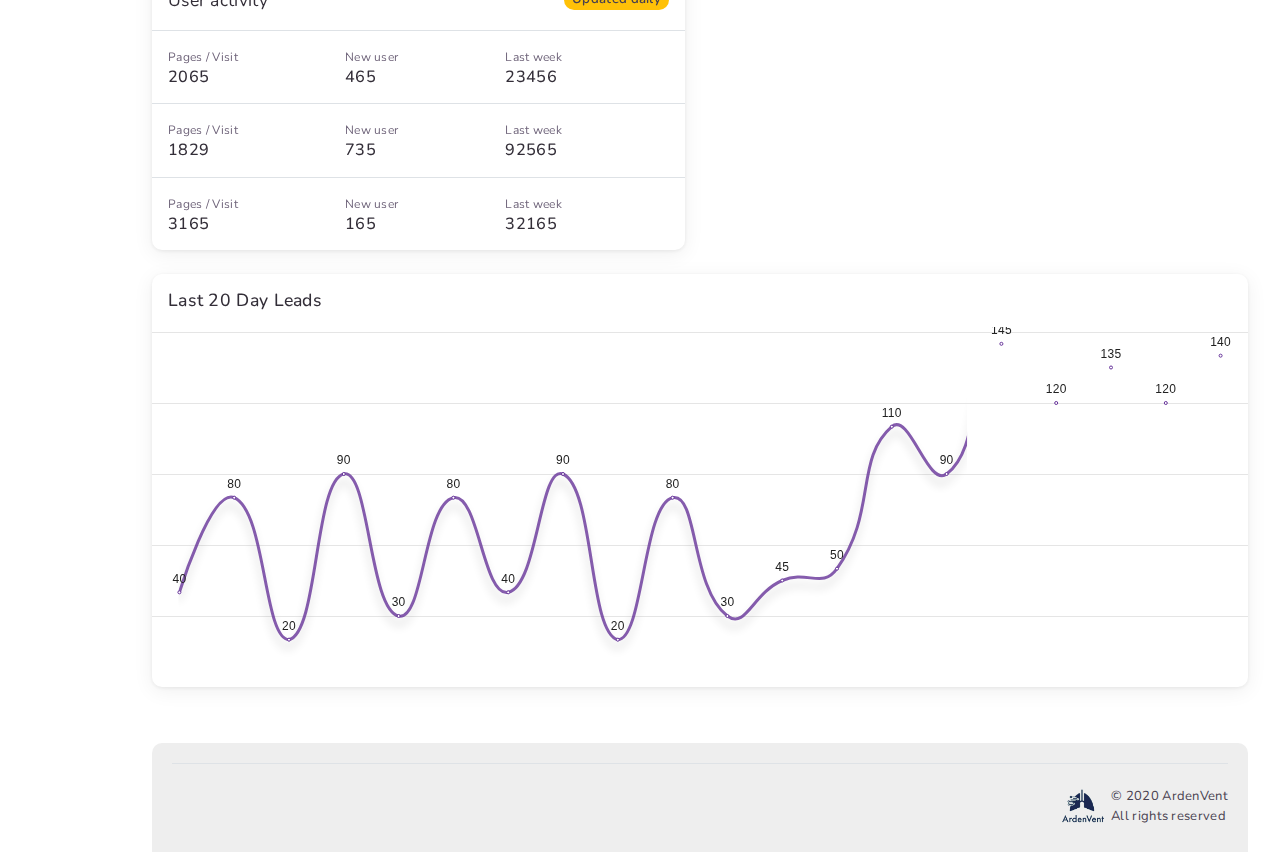
==== commit fb21c74b: "Update dashboard1.html" ====
--- a/html/html/layout1/dashboard1.html
+++ b/html/html/layout1/dashboard1.html
@@ -141,7 +141,7 @@
                     <li class="nav-item"><a class="nav-item-hold" href="#"><i class="nav-icon i-Bar-Chart"></i><span class="nav-text">Treatment History</span></a>
                         <div class="triangle"></div>
                     </li>
-                    <li class="nav-item active"><a class="nav-item-hold" href="#"><i class="nav-icon i-Administrator"></i><span class="nav-text">Patient Info</span></a>
+                    <li class="nav-item" "><a class="nav-item-hold" href="#"><i class="nav-icon i-Administrator"></i><span class="nav-text">Patient Info</span></a>
                         <div class="triangle"></div>
                     </li>
                     <li class="nav-item" ><a class="nav-item-hold" href="#"><i class="nav-icon i-Bar-Chart"></i><span class="nav-text">Tele-Doctor</span></a>
@@ -157,6 +157,39 @@
                         <div class="triangle"></div>
                     </li>
                     <li class="nav-item" ><a class="nav-item-hold" href="#"><i class="nav-icon i-Gear"></i><span class="nav-text">Settings</span></a>
+                        <div class="triangle"></div>
+                    </li>
+                    <li class="nav-item" data-item="dashboard"><a class="nav-item-hold" href="#"><i class="nav-icon i-Bar-Chart"></i><span class="nav-text">Dashboard</span></a>
+                        <div class="triangle"></div>
+                    </li>
+                    <li class="nav-item" data-item="uikits"><a class="nav-item-hold" href="#"><i class="nav-icon i-Library"></i><span class="nav-text">UI kits</span></a>
+                        <div class="triangle"></div>
+                    </li>
+                    <li class="nav-item" data-item="extrakits"><a class="nav-item-hold" href="#"><i class="nav-icon i-Suitcase"></i><span class="nav-text">Extra kits</span></a>
+                        <div class="triangle"></div>
+                    </li>
+                    <li class="nav-item" data-item="apps"><a class="nav-item-hold" href="#"><i class="nav-icon i-Computer-Secure"></i><span class="nav-text">Apps</span></a>
+                        <div class="triangle"></div>
+                    </li>
+                    <li class="nav-item" data-item="widgets"><a class="nav-item-hold" href="#"><i class="nav-icon i-Computer-Secure"></i><span class="nav-text">Widgets</span></a>
+                        <div class="triangle"></div>
+                    </li>
+                    <li class="nav-item" data-item="charts"><a class="nav-item-hold" href="#"><i class="nav-icon i-File-Clipboard-File--Text"></i><span class="nav-text">Charts</span></a>
+                        <div class="triangle"></div>
+                    </li>
+                    <li class="nav-item" data-item="forms"><a class="nav-item-hold" href="#"><i class="nav-icon i-File-Clipboard-File--Text"></i><span class="nav-text">Forms</span></a>
+                        <div class="triangle"></div>
+                    </li>
+                    <li class="nav-item"><a class="nav-item-hold" href="datatables.html"><i class="nav-icon i-File-Horizontal-Text"></i><span class="nav-text">Datatables</span></a>
+                        <div class="triangle"></div>
+                    </li>
+                    <li class="nav-item" data-item="sessions"><a class="nav-item-hold" href="#"><i class="nav-icon i-Administrator"></i><span class="nav-text">Sessions</span></a>
+                        <div class="triangle"></div>
+                    </li>
+                    <li class="nav-item active" data-item="others"><a class="nav-item-hold" href="#"><i class="nav-icon i-Double-Tap"></i><span class="nav-text">Others</span></a>
+                        <div class="triangle"></div>
+                    </li>
+                    <li class="nav-item"><a class="nav-item-hold" href="http://demos.ui-lib.com/gull-html-doc/" target="_blank"><i class="nav-icon i-Safe-Box1"></i><span class="nav-text">Doc</span></a>
                         <div class="triangle"></div>
                     </li>
                 </ul>
@@ -259,19 +292,17 @@
                     <h1 class="mr-2">ArdenVent Control Panel</h1>
                     <ul>
                         <li><a href="">Andre Ogueh Udegbe(Patient Name)</a></li>
-                        <li class="pull-right"><button class="btn btn-outline-primary mt-3 mb-3 m-sm-0 btn-rounded btn-sm">
-                            Delete Patient
-                        </button></li>
                     </ul>
                 </div>
                 <div class="separator-breadcrumb border-top"></div>
-                <!-- <div class="row">
+                <div class="row">
+                    <!-- ICON BG-->
                     <div class="col-lg-3 col-md-6 col-sm-6">
                         <div class="card card-icon-bg card-icon-bg-primary o-hidden mb-4">
                             <div class="card-body text-center"><i class="i-Add-User"></i>
                                 <div class="content">
                                     <p class="text-muted mt-2 mb-0">New Leads</p>
-                                    <p class="text-primary text-24 line-height-1 mb-2">205</p>
+                                    <p class="text-primary text-24 line-height-1 mb-2">53</p>
                                 </div>
                             </div>
                         </div>
@@ -281,7 +312,7 @@
                             <div class="card-body text-center"><i class="i-Financial"></i>
                                 <div class="content">
                                     <p class="text-muted mt-2 mb-0">Sales</p>
-                                    <p class="text-primary text-24 line-height-1 mb-2">$4021</p>
+                                    <p class="text-primary text-24 line-height-1 mb-2">53</p>
                                 </div>
                             </div>
                         </div>
@@ -291,7 +322,7 @@
                             <div class="card-body text-center"><i class="i-Checkout-Basket"></i>
                                 <div class="content">
                                     <p class="text-muted mt-2 mb-0">Orders</p>
-                                    <p class="text-primary text-24 line-height-1 mb-2">80</p>
+                                    <p class="text-primary text-24 line-height-1 mb-2">53</p>
                                 </div>
                             </div>
                         </div>
@@ -301,68 +332,22 @@
                             <div class="card-body text-center"><i class="i-Money-2"></i>
                                 <div class="content">
                                     <p class="text-muted mt-2 mb-0">Expense</p>
-                                    <p class="text-primary text-24 line-height-1 mb-2">$1200</p>
-                                </div>
-                            </div>
-                        </div>
-                    </div>
-                </div> -->
-                <div class="row card mb-4" id="about">
-                    <div class="card-body">
-                    <h4>Patient Information</h4>
-                    <p>
-                        Lorem ipsum dolor sit amet consectetur adipisicing elit. Eveniet, commodi quam! Provident quis voluptate asperiores ullam, quidem odio pariatur. Lorem ipsum, dolor sit amet consectetur adipisicing elit. Voluptatem, nulla eos?
-                        Cum non ex voluptate corporis id asperiores doloribus dignissimos blanditiis iusto qui repellendus deleniti aliquam, vel quae eligendi explicabo.
-                    </p>
-                    <hr />
-                    <div class="row">
-                        <div class="col-md-4 col-6">
-                            <div class="mb-4">
-                                <p class="text-primary mb-1"><i class="i-Info text-16 mr-1"></i> Patient ID</p><span>23456</span>
-                            </div>
-                            <div class="mb-4">
-                                <p class="text-primary mb-1"><i class="i-Calendar text-16 mr-1"></i> Birth Date</p><span>1 Jan, 1994</span>
-                            </div>
-                            <div class="mb-4">
-                                <p class="text-primary mb-1"><i class="i-Globe text-16 mr-1"></i> Address</p><span>New York, NY</span>
-                            </div>
-                        </div>
-                        <div class="col-md-4 col-6">
-                            <div class="mb-4">
-                                <p class="text-primary mb-1"><i class="i-MaleFemale text-16 mr-1"></i> Gender</p><span>Male</span>
-                            </div>
-                            <div class="mb-4">
-                                <p class="text-primary mb-1"><i class="i-MaleFemale text-16 mr-1"></i> Height</p><span>175 cm</span>
-                            </div>
-                        </div>
-                        <div class="col-md-4 col-6">
-                            <div class="mb-4">
-                                <p class="text-primary mb-1"><i class="i-Face-Style-4 text-16 mr-1"></i> Age</p><span>26 y/o</span>
-                            </div>
-                            <div class="mb-4">
-                                <p class="text-primary mb-1"><i class="i-Professor text-16 mr-1"></i> Weight</p><span>78 kg</span>
-                            </div>
-                        </div>
-                    </div>
+                                    <p class="text-primary text-24 line-height-1 mb-2">53</p>
+                                </div>
+                            </div>
+                        </div>
                     </div>
                 </div>
                 <div class="row">
-                    <div class="col-lg-8 col-md-12">
+                    <div class="col-lg-12 col-md-12">
                         <div class="card mb-4">
                             <div class="card-body">
-                                <div class="card-title">This Year Sales</div>
+                                <div class="card-title">Breath Monitor</div>
                                 <div id="echartBar" style="height: 300px;"></div>
                             </div>
                         </div>
                     </div>
-                    <div class="col-lg-4 col-sm-12">
-                        <div class="card mb-4">
-                            <div class="card-body">
-                                <div class="card-title">Sales by Countries</div>
-                                <div id="echartPie" style="height: 300px;"></div>
-                            </div>
-                        </div>
-                    </div>
+                    
                 </div>
                 <div class="row">
                     <div class="col-lg-12 col-md-12">
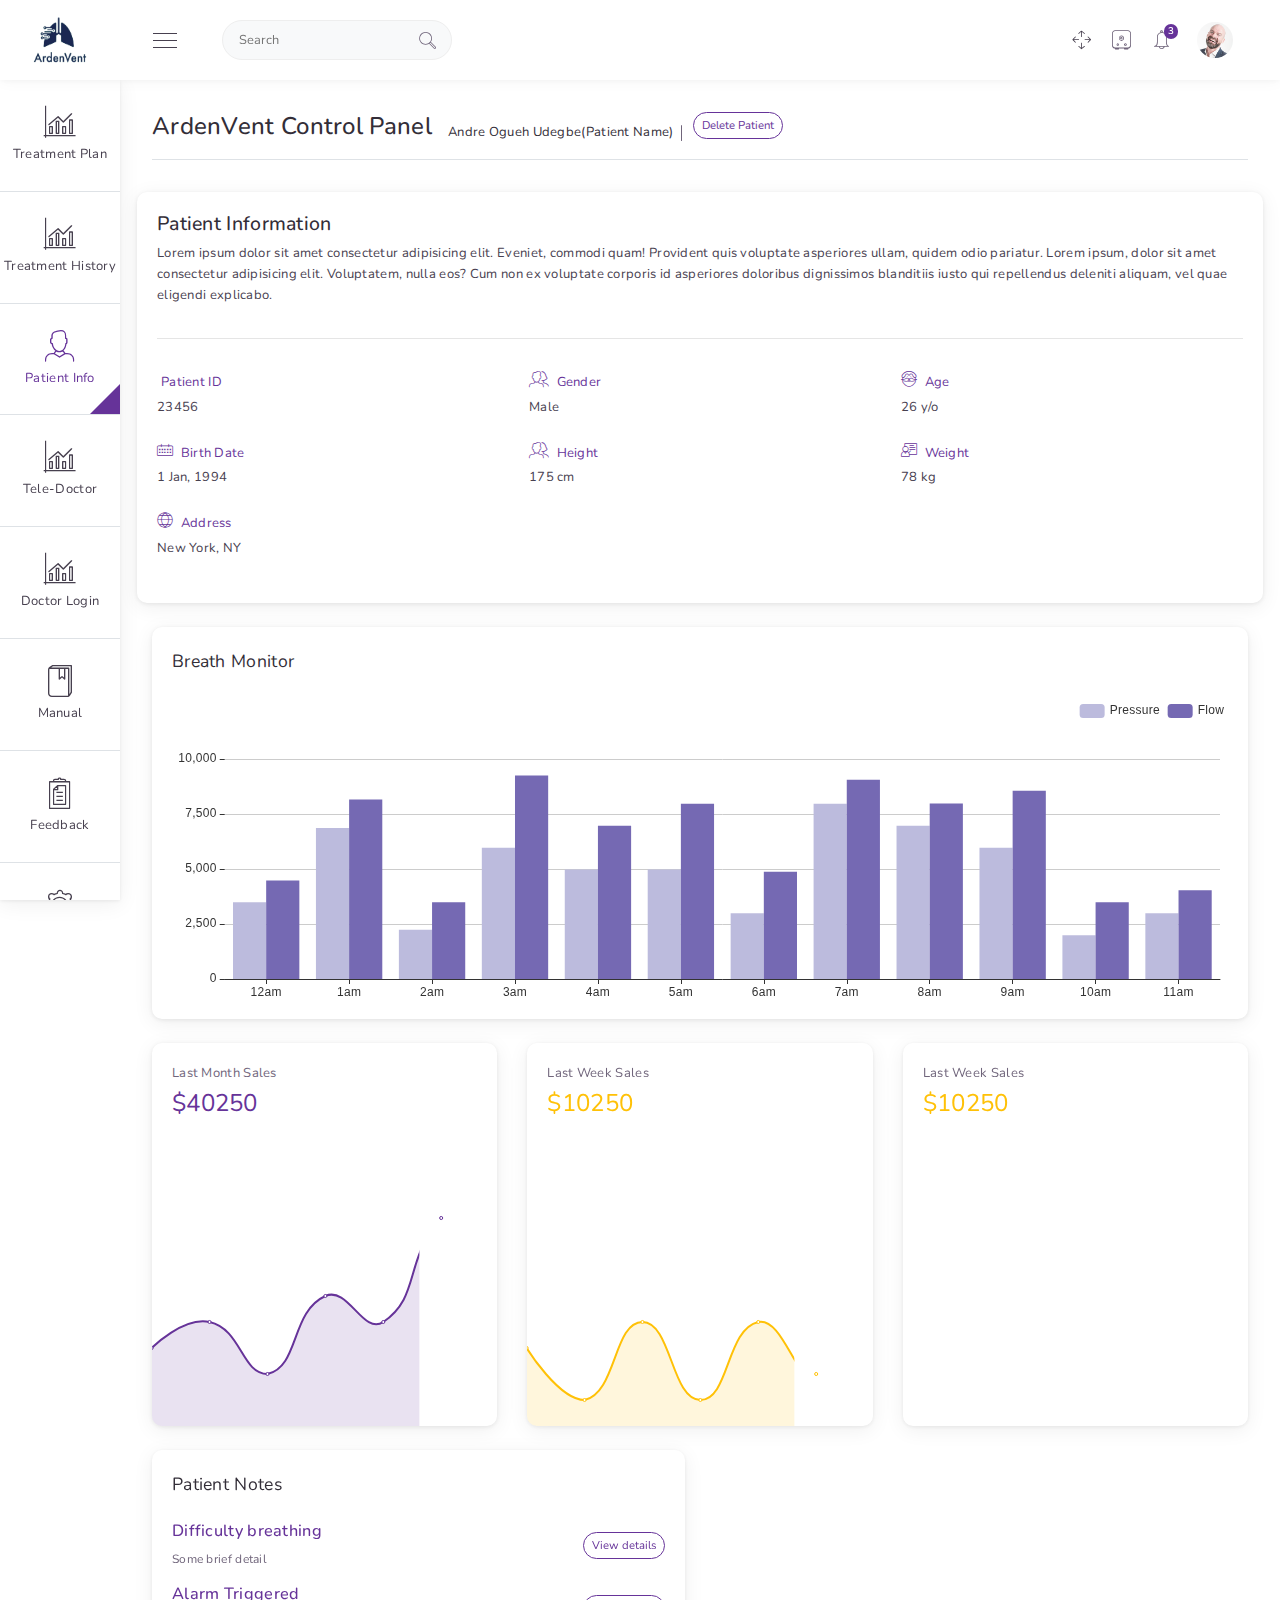
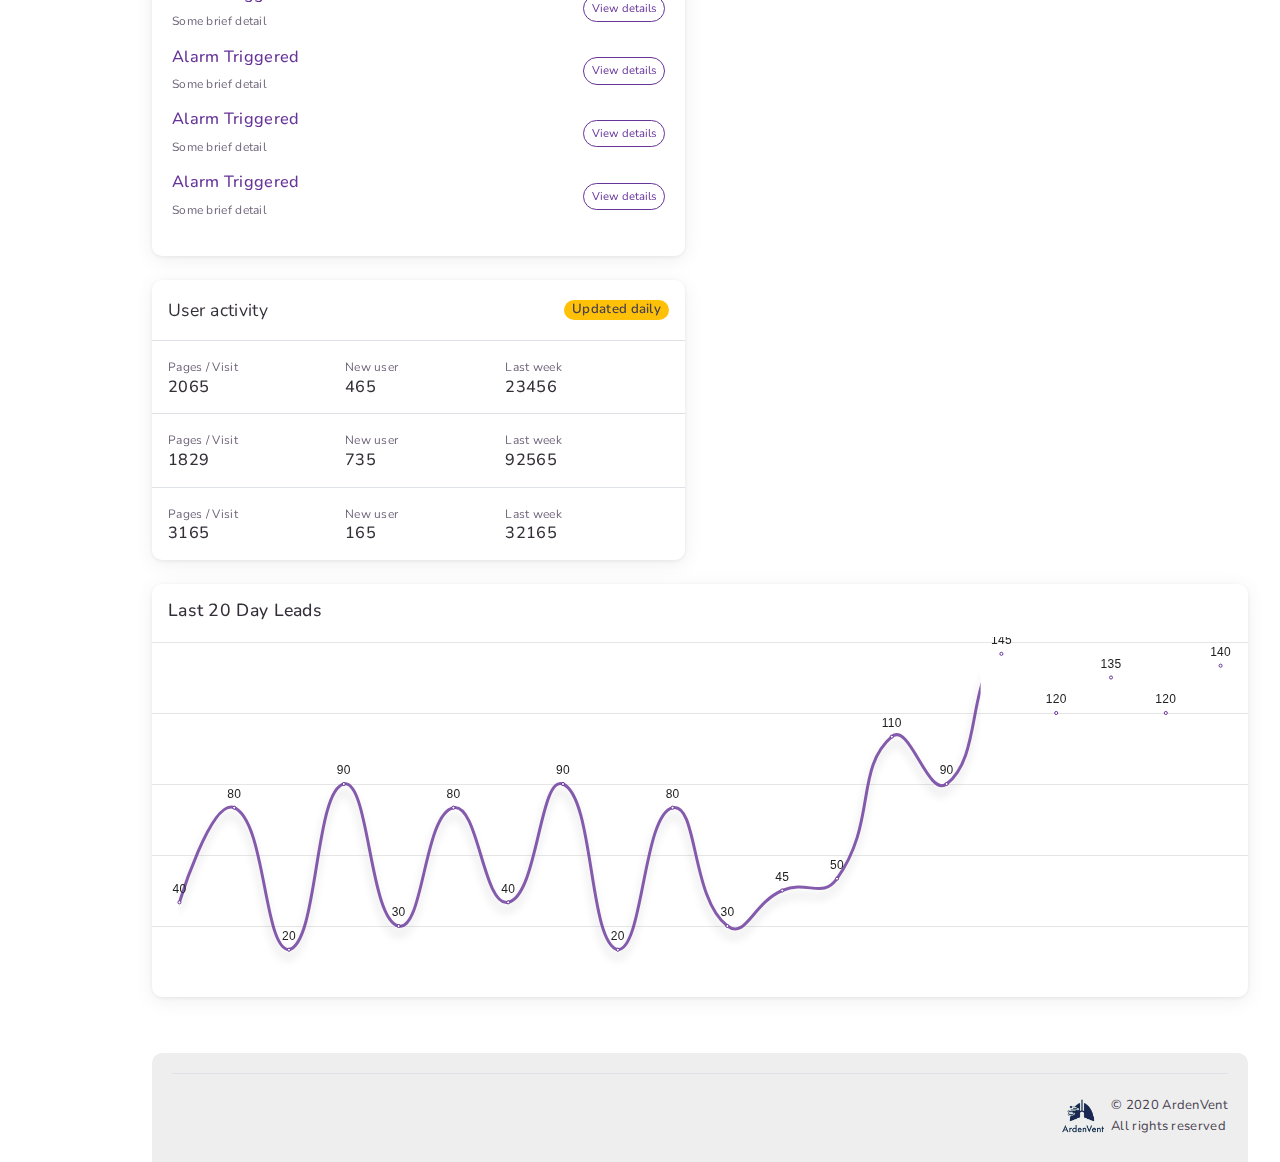
==== commit ddc695ab: "Merge branch 'ardenInterface' of https://github.com/udegbeandre/Ardenvent_ux into ardenInterface" ====
--- a/html/html/layout1/dashboard1.html
+++ b/html/html/layout1/dashboard1.html
@@ -141,7 +141,7 @@
                     <li class="nav-item"><a class="nav-item-hold" href="#"><i class="nav-icon i-Bar-Chart"></i><span class="nav-text">Treatment History</span></a>
                         <div class="triangle"></div>
                     </li>
-                    <li class="nav-item" "><a class="nav-item-hold" href="#"><i class="nav-icon i-Administrator"></i><span class="nav-text">Patient Info</span></a>
+                    <li class="nav-item active"><a class="nav-item-hold" href="#"><i class="nav-icon i-Administrator"></i><span class="nav-text">Patient Info</span></a>
                         <div class="triangle"></div>
                     </li>
                     <li class="nav-item" ><a class="nav-item-hold" href="#"><i class="nav-icon i-Bar-Chart"></i><span class="nav-text">Tele-Doctor</span></a>
@@ -157,39 +157,6 @@
                         <div class="triangle"></div>
                     </li>
                     <li class="nav-item" ><a class="nav-item-hold" href="#"><i class="nav-icon i-Gear"></i><span class="nav-text">Settings</span></a>
-                        <div class="triangle"></div>
-                    </li>
-                    <li class="nav-item" data-item="dashboard"><a class="nav-item-hold" href="#"><i class="nav-icon i-Bar-Chart"></i><span class="nav-text">Dashboard</span></a>
-                        <div class="triangle"></div>
-                    </li>
-                    <li class="nav-item" data-item="uikits"><a class="nav-item-hold" href="#"><i class="nav-icon i-Library"></i><span class="nav-text">UI kits</span></a>
-                        <div class="triangle"></div>
-                    </li>
-                    <li class="nav-item" data-item="extrakits"><a class="nav-item-hold" href="#"><i class="nav-icon i-Suitcase"></i><span class="nav-text">Extra kits</span></a>
-                        <div class="triangle"></div>
-                    </li>
-                    <li class="nav-item" data-item="apps"><a class="nav-item-hold" href="#"><i class="nav-icon i-Computer-Secure"></i><span class="nav-text">Apps</span></a>
-                        <div class="triangle"></div>
-                    </li>
-                    <li class="nav-item" data-item="widgets"><a class="nav-item-hold" href="#"><i class="nav-icon i-Computer-Secure"></i><span class="nav-text">Widgets</span></a>
-                        <div class="triangle"></div>
-                    </li>
-                    <li class="nav-item" data-item="charts"><a class="nav-item-hold" href="#"><i class="nav-icon i-File-Clipboard-File--Text"></i><span class="nav-text">Charts</span></a>
-                        <div class="triangle"></div>
-                    </li>
-                    <li class="nav-item" data-item="forms"><a class="nav-item-hold" href="#"><i class="nav-icon i-File-Clipboard-File--Text"></i><span class="nav-text">Forms</span></a>
-                        <div class="triangle"></div>
-                    </li>
-                    <li class="nav-item"><a class="nav-item-hold" href="datatables.html"><i class="nav-icon i-File-Horizontal-Text"></i><span class="nav-text">Datatables</span></a>
-                        <div class="triangle"></div>
-                    </li>
-                    <li class="nav-item" data-item="sessions"><a class="nav-item-hold" href="#"><i class="nav-icon i-Administrator"></i><span class="nav-text">Sessions</span></a>
-                        <div class="triangle"></div>
-                    </li>
-                    <li class="nav-item active" data-item="others"><a class="nav-item-hold" href="#"><i class="nav-icon i-Double-Tap"></i><span class="nav-text">Others</span></a>
-                        <div class="triangle"></div>
-                    </li>
-                    <li class="nav-item"><a class="nav-item-hold" href="http://demos.ui-lib.com/gull-html-doc/" target="_blank"><i class="nav-icon i-Safe-Box1"></i><span class="nav-text">Doc</span></a>
                         <div class="triangle"></div>
                     </li>
                 </ul>
@@ -292,11 +259,13 @@
                     <h1 class="mr-2">ArdenVent Control Panel</h1>
                     <ul>
                         <li><a href="">Andre Ogueh Udegbe(Patient Name)</a></li>
+                        <li class="pull-right"><button class="btn btn-outline-primary mt-3 mb-3 m-sm-0 btn-rounded btn-sm">
+                            Delete Patient
+                        </button></li>
                     </ul>
                 </div>
                 <div class="separator-breadcrumb border-top"></div>
-                <div class="row">
-                    <!-- ICON BG-->
+                <!-- <div class="row">
                     <div class="col-lg-3 col-md-6 col-sm-6">
                         <div class="card card-icon-bg card-icon-bg-primary o-hidden mb-4">
                             <div class="card-body text-center"><i class="i-Add-User"></i>
@@ -336,6 +305,45 @@
                                 </div>
                             </div>
                         </div>
+                    </div>
+                </div> -->
+                <div class="row card mb-4" id="about">
+                    <div class="card-body">
+                    <h4>Patient Information</h4>
+                    <p>
+                        Lorem ipsum dolor sit amet consectetur adipisicing elit. Eveniet, commodi quam! Provident quis voluptate asperiores ullam, quidem odio pariatur. Lorem ipsum, dolor sit amet consectetur adipisicing elit. Voluptatem, nulla eos?
+                        Cum non ex voluptate corporis id asperiores doloribus dignissimos blanditiis iusto qui repellendus deleniti aliquam, vel quae eligendi explicabo.
+                    </p>
+                    <hr />
+                    <div class="row">
+                        <div class="col-md-4 col-6">
+                            <div class="mb-4">
+                                <p class="text-primary mb-1"><i class="i-Info text-16 mr-1"></i> Patient ID</p><span>23456</span>
+                            </div>
+                            <div class="mb-4">
+                                <p class="text-primary mb-1"><i class="i-Calendar text-16 mr-1"></i> Birth Date</p><span>1 Jan, 1994</span>
+                            </div>
+                            <div class="mb-4">
+                                <p class="text-primary mb-1"><i class="i-Globe text-16 mr-1"></i> Address</p><span>New York, NY</span>
+                            </div>
+                        </div>
+                        <div class="col-md-4 col-6">
+                            <div class="mb-4">
+                                <p class="text-primary mb-1"><i class="i-MaleFemale text-16 mr-1"></i> Gender</p><span>Male</span>
+                            </div>
+                            <div class="mb-4">
+                                <p class="text-primary mb-1"><i class="i-MaleFemale text-16 mr-1"></i> Height</p><span>175 cm</span>
+                            </div>
+                        </div>
+                        <div class="col-md-4 col-6">
+                            <div class="mb-4">
+                                <p class="text-primary mb-1"><i class="i-Face-Style-4 text-16 mr-1"></i> Age</p><span>26 y/o</span>
+                            </div>
+                            <div class="mb-4">
+                                <p class="text-primary mb-1"><i class="i-Professor text-16 mr-1"></i> Weight</p><span>78 kg</span>
+                            </div>
+                        </div>
+                    </div>
                     </div>
                 </div>
                 <div class="row">
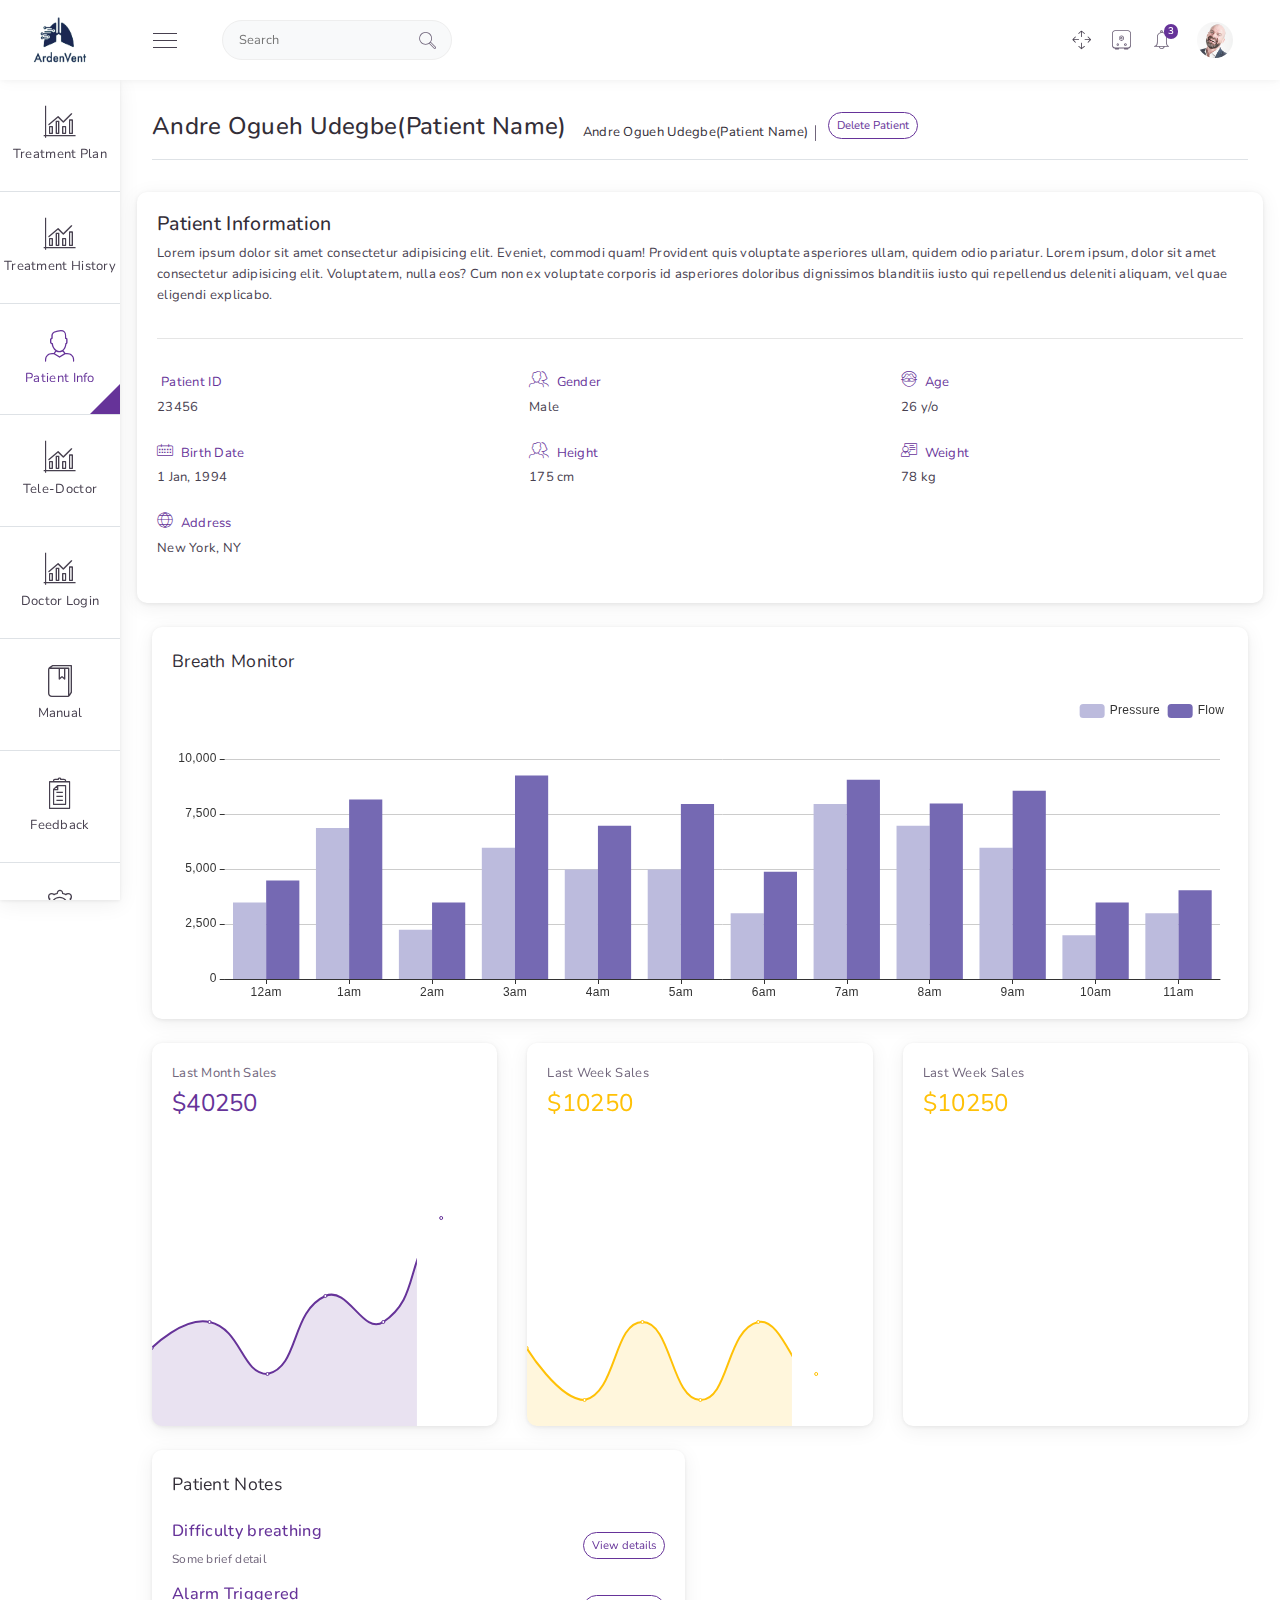
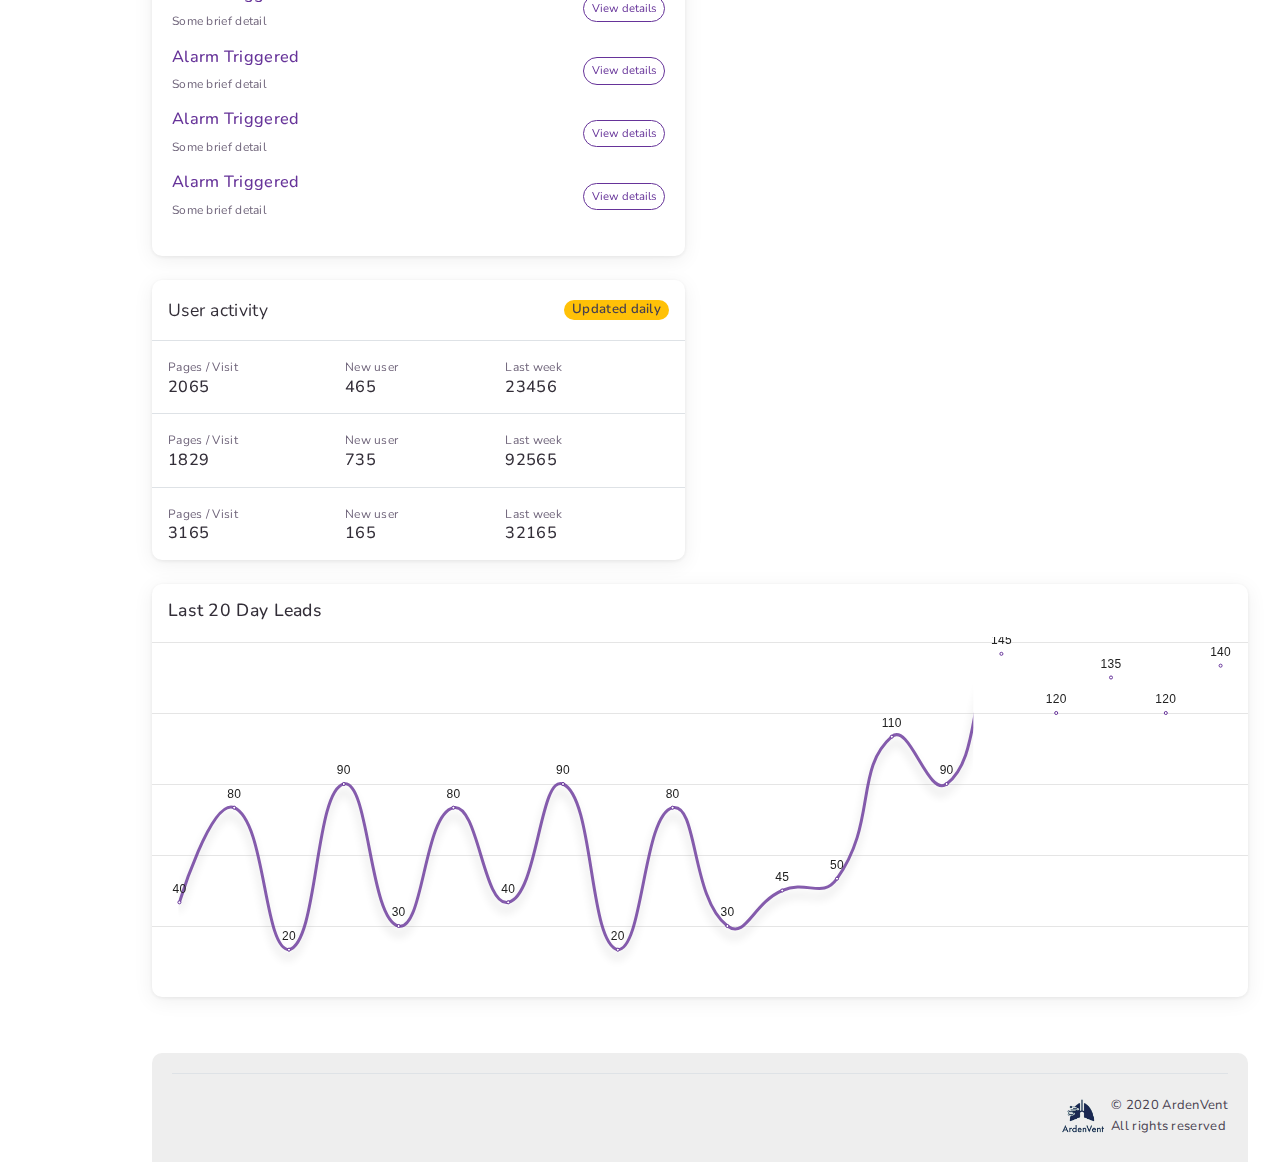
==== commit ea12a8c4: "Update dashboard1.html" ====
--- a/html/html/layout1/dashboard1.html
+++ b/html/html/layout1/dashboard1.html
@@ -256,7 +256,7 @@
             <!-- ============ Body content start ============= -->
             <div class="main-content">
                 <div class="breadcrumb">
-                    <h1 class="mr-2">ArdenVent Control Panel</h1>
+                    <h1 class="mr-2">Andre Ogueh Udegbe(Patient Name)</h1>
                     <ul>
                         <li><a href="">Andre Ogueh Udegbe(Patient Name)</a></li>
                         <li class="pull-right"><button class="btn btn-outline-primary mt-3 mb-3 m-sm-0 btn-rounded btn-sm">
